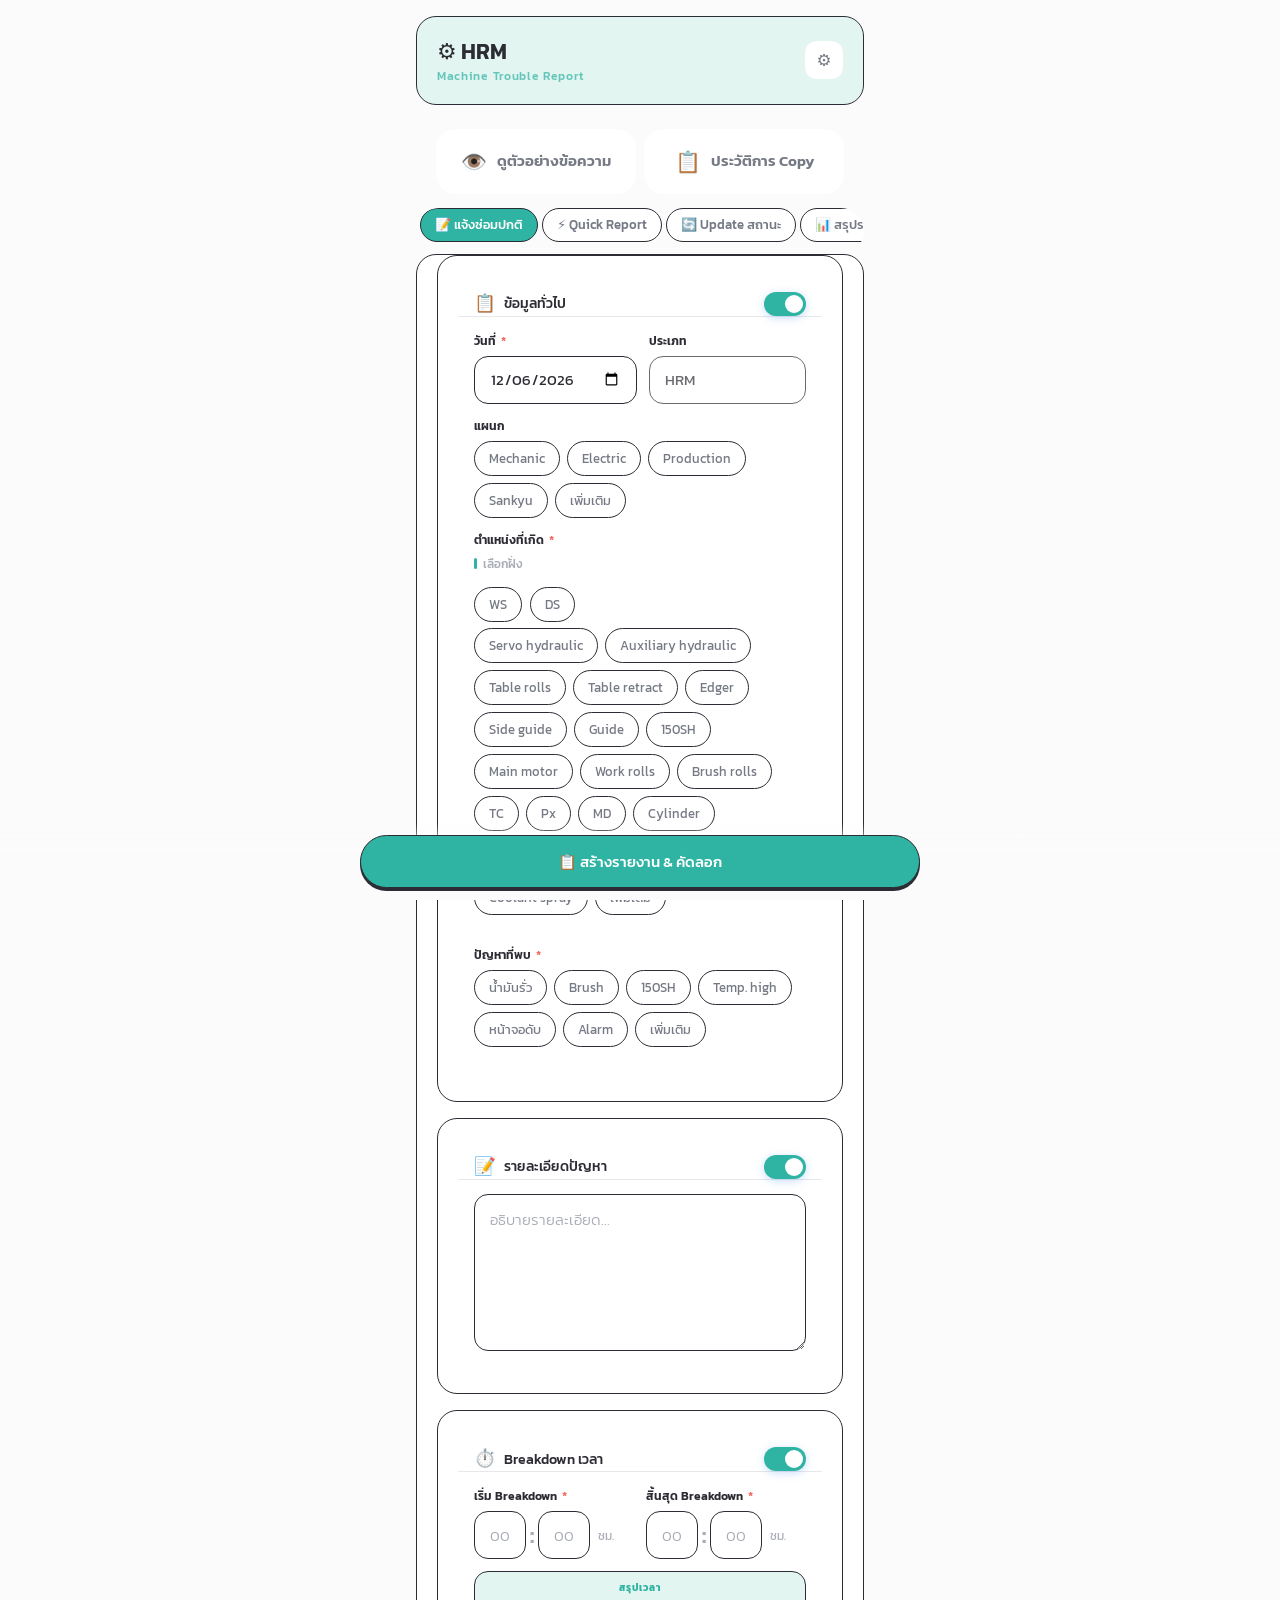
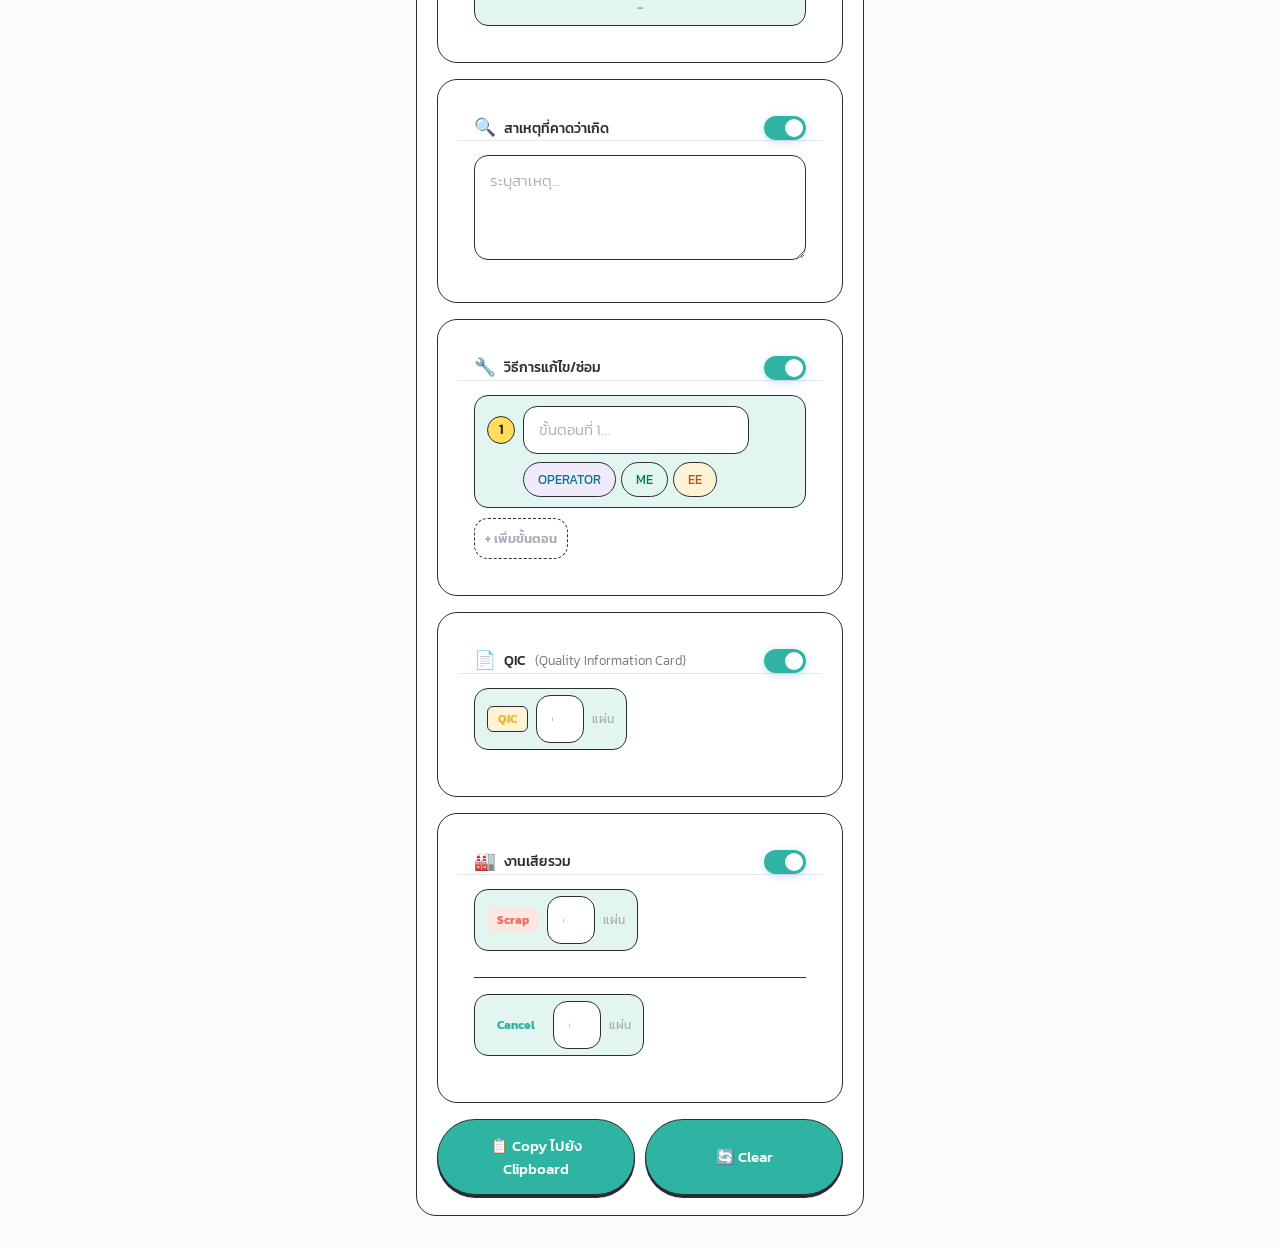
==== report.html @ fc253e50 "Add files via upload" ====
<!DOCTYPE html>
<html lang="th" data-uacj="report">
<head>
<meta charset="UTF-8">
<meta name="viewport" content="width=device-width, initial-scale=1.0, maximum-scale=1.0, user-scalable=no">
<title>HRM Machine Trouble Report</title>
<link rel="preconnect" href="https://fonts.googleapis.com">
<link rel="preconnect" href="https://fonts.gstatic.com" crossorigin>
<link href="https://fonts.googleapis.com/css2?family=Prompt:wght@300;400;500;600;700&family=JetBrains+Mono:wght@400;500&display=swap" rel="stylesheet">
<style>
:root{--bg:#f0f4fa;--surface:rgba(255,255,255,.68);--surface-solid:#fff;--raised:rgba(237,242,252,.75);--hover:rgba(227,237,252,.9);--border:rgba(185,208,238,.35);--border-l:rgba(155,188,228,.5);--text:#1a2744;--text2:#4a5e80;--muted:#8898b2;--accent:#2B7DE9;--accent-s:rgba(43,125,233,.08);--accent-b:rgba(43,125,233,.22);--blue:#2B7DE9;--blue-s:rgba(43,125,233,.08);--blue-b:rgba(43,125,233,.22);--red:#ef4444;--red-s:rgba(239,68,68,.06);--red-b:rgba(239,68,68,.18);--amber:#f59e0b;--amber-s:rgba(245,158,11,.06);--amber-b:rgba(245,158,11,.18);--green:#10b981;--green-s:rgba(16,185,129,.06);--green-b:rgba(16,185,129,.18);--cyan:#06b6d4;--cyan-s:rgba(6,182,212,.06);--cyan-b:rgba(6,182,212,.18);--r:18px;--rs:14px;--font:'Prompt',sans-serif;--mono:'JetBrains Mono',monospace;--shadow:0 2px 16px rgba(43,125,233,.06);--shadow-md:0 8px 32px rgba(43,125,233,.1)}
*,*::before,*::after{box-sizing:border-box;margin:0;padding:0}html{font-size:16px;-webkit-tap-highlight-color:transparent}
body{font-family:var(--font);background:var(--bg);color:var(--text);min-height:100dvh;-webkit-font-smoothing:antialiased;overflow-x:hidden}
.bg-anim{position:fixed;inset:0;z-index:-1;overflow:hidden;background:linear-gradient(135deg,#e8f0fc 0%,#f0f5ff 35%,#edf2ff 65%,#f5f0ff 100%)}
.orb{position:absolute;border-radius:50%;filter:blur(80px);will-change:transform;pointer-events:none}
.orb-1{width:520px;height:520px;background:rgba(43,125,233,.13);top:-12%;left:-10%;animation:f1 26s ease-in-out infinite}
.orb-2{width:420px;height:420px;background:rgba(99,160,255,.1);top:45%;right:-8%;animation:f2 32s ease-in-out infinite}
.orb-3{width:360px;height:360px;background:rgba(140,185,255,.09);bottom:-8%;left:28%;animation:f3 24s ease-in-out infinite}
.orb-4{width:300px;height:300px;background:rgba(43,125,233,.07);top:20%;left:55%;animation:f4 28s ease-in-out infinite}
@keyframes f1{0%,100%{transform:translate(0,0) scale(1)}33%{transform:translate(90px,70px) scale(1.08)}66%{transform:translate(45px,130px) scale(.95)}}
@keyframes f2{0%,100%{transform:translate(0,0) scale(1)}33%{transform:translate(-70px,-50px) scale(1.05)}66%{transform:translate(-35px,90px) scale(.92)}}
@keyframes f3{0%,100%{transform:translate(0,0) scale(1)}33%{transform:translate(60px,-55px) scale(1.1)}66%{transform:translate(-45px,-35px) scale(.96)}}
@keyframes f4{0%,100%{transform:translate(0,0) scale(1)}50%{transform:translate(-80px,60px) scale(1.06)}}
.app{max-width:560px;margin:0 auto;padding-bottom:100px;position:relative}
.header{padding:28px 20px 8px;display:flex;align-items:center;gap:8px}
.header h1{font-family:var(--mono);font-size:1.1rem;font-weight:600;letter-spacing:.02em;flex:1;line-height:1.4}
.header h1 span{color:var(--accent);font-size:.72rem;display:block;font-weight:500;letter-spacing:.06em;opacity:.7}
.btn-hdr{width:38px;height:38px;border-radius:12px;background:var(--surface);backdrop-filter:blur(16px);-webkit-backdrop-filter:blur(16px);border:1px solid rgba(255,255,255,.5);color:var(--text2);font-size:1.05rem;cursor:pointer;display:flex;align-items:center;justify-content:center;transition:all .2s cubic-bezier(.4,0,.2,1);flex-shrink:0;box-shadow:var(--shadow)}.btn-hdr:hover{background:var(--hover);color:var(--text);transform:translateY(-1px)}.btn-hdr:active{transform:scale(.92)}
.hdr-btns{display:flex;gap:8px;padding:8px 20px 14px}
.hdr-btn{flex:1;display:flex;align-items:center;justify-content:center;gap:10px;padding:16px 12px;background:var(--surface);backdrop-filter:blur(16px);-webkit-backdrop-filter:blur(16px);border:1px solid rgba(255,255,255,.5);border-radius:var(--r);cursor:pointer;color:var(--text2);font-family:var(--font);font-size:.92rem;font-weight:600;transition:all .3s cubic-bezier(.175,.885,.32,1.275);position:relative;user-select:none;box-shadow:var(--shadow)}.hdr-btn:hover{background:var(--hover);color:var(--text);transform:translateY(-2px);box-shadow:var(--shadow-md)}.hdr-btn:active{transform:scale(.93)}
.hdr-btn-icon{font-size:1.3rem}
.hdr-badge{position:absolute;top:8px;right:10px;min-width:18px;height:18px;border-radius:50%;background:var(--green);font-size:.55rem;color:#fff;display:flex;align-items:center;justify-content:center;font-weight:700;padding:0 5px;box-shadow:0 2px 8px rgba(16,185,129,.3)}
.tabs{display:flex;gap:6px;padding:0 20px 12px;overflow-x:auto;scrollbar-width:none}.tabs::-webkit-scrollbar{display:none}
.tab{flex-shrink:0;padding:8px 14px;border:1px solid var(--border);border-radius:999px;background:var(--surface);backdrop-filter:blur(12px);-webkit-backdrop-filter:blur(12px);color:var(--muted);font-family:var(--font);font-size:.8rem;font-weight:500;cursor:pointer;transition:all .3s cubic-bezier(.175,.885,.32,1.275);white-space:nowrap;box-shadow:var(--shadow)}.tab:hover{background:var(--hover);color:var(--text2);transform:translateY(-1px)}.tab:active{transform:scale(.92)}
.tab[data-tab="normal"].active{background:var(--blue-s);border-color:var(--blue-b);color:var(--blue);box-shadow:0 2px 12px rgba(43,125,233,.12)}.tab[data-tab="urgent"].active{background:var(--red-s);border-color:var(--red-b);color:var(--red)}.tab[data-tab="update"].active{background:var(--amber-s);border-color:var(--amber-b);color:var(--amber)}.tab[data-tab="summary"].active{background:var(--green-s);border-color:var(--green-b);color:var(--green)}

/* ===== BOTTOM SHEET ===== */
.bs-overlay{position:fixed;inset:0;z-index:400;background:rgba(15,23,42,0);backdrop-filter:blur(0px);-webkit-backdrop-filter:blur(0px);opacity:0;pointer-events:none;transition:background 350ms ease-out,backdrop-filter 350ms ease-out,opacity 350ms ease-out}
.bs-overlay.bs-show{background:rgba(15,23,42,.18);backdrop-filter:blur(20px) saturate(150%);-webkit-backdrop-filter:blur(20px) saturate(150%);opacity:1;pointer-events:auto}
.bs-sheet{position:fixed;bottom:0;left:50%;width:min(100%,560px);max-height:80vh;background:rgba(255,255,255,.92);backdrop-filter:blur(40px) saturate(200%);-webkit-backdrop-filter:blur(40px) saturate(200%);border-radius:28px 28px 0 0;padding:12px 24px calc(24px + env(safe-area-inset-bottom));z-index:401;box-shadow:0 -8px 60px rgba(43,125,233,.06),inset 0 1px 0 rgba(255,255,255,.7);overflow-y:auto;opacity:0;pointer-events:none;transform:translateX(-50%) translateY(100%)}
.bs-sheet.bs-show{pointer-events:auto;animation:bsSpring 420ms cubic-bezier(.15,.85,.25,1.05) forwards}
.bs-sheet.bs-dismiss{pointer-events:none;animation:bsDismiss 280ms cubic-bezier(.4,0,1,1) forwards}
@keyframes bsSpring{0%{opacity:0;transform:translateX(-50%) translateY(100%)}18%{opacity:1}52%{transform:translateX(-50%) translateY(-2.8%)}72%{transform:translateX(-50%) translateY(1.2%)}88%{transform:translateX(-50%) translateY(-.3%)}100%{opacity:1;transform:translateX(-50%) translateY(0)}}
@keyframes bsDismiss{0%{opacity:1;transform:translateX(-50%) translateY(0)}100%{opacity:0;transform:translateX(-50%) translateY(100%)}}
.bs-handle{width:40px;height:5px;background:rgba(0,0,0,.1);border-radius:3px;margin:4px auto 18px}
.bs-title{font-size:.82rem;font-weight:600;color:var(--muted);text-align:center;margin-bottom:16px;text-transform:uppercase;letter-spacing:.08em}
.bs-options{display:flex;flex-direction:column;gap:8px;padding-bottom:8px}
.bs-option{display:flex;align-items:center;justify-content:center;gap:10px;padding:18px 20px;background:rgba(243,244,246,.55);border:1.5px solid rgba(229,231,235,.5);border-radius:18px;font-family:var(--font);font-size:1rem;font-weight:600;color:var(--text);cursor:pointer;transition:all .22s cubic-bezier(.4,0,.2,1);opacity:0;transform:translateY(16px) scale(.96);animation:optIn 380ms cubic-bezier(.15,.85,.25,1.05) forwards;position:relative;overflow:hidden}
.bs-option:hover{background:var(--blue-s);border-color:var(--blue-b);color:var(--blue);transform:translateY(-2px);box-shadow:0 6px 20px rgba(43,125,233,.1)}
.bs-option:active{transform:scale(.94)!important;transition-duration:80ms}
.bs-option.bs-selected{background:var(--blue);border-color:var(--blue);color:#fff;box-shadow:0 6px 24px rgba(43,125,233,.28)}
.bs-option.bs-selected::after{content:'  ✓';font-size:.85rem;font-weight:700}
@keyframes optIn{0%{opacity:0;transform:translateY(18px) scale(.92)}60%{opacity:1;transform:translateY(-4px) scale(1.01)}80%{transform:translateY(2px) scale(.995)}100%{opacity:1;transform:translateY(0) scale(1)}}

.cascade-sel{display:flex;align-items:center;gap:10px;padding:10px 14px;background:var(--blue-s);border:1px solid var(--blue-b);border-radius:var(--rs);margin-bottom:12px;animation:selAppear .4s cubic-bezier(.15,.85,.25,1.05)}
@keyframes selAppear{0%{opacity:0;transform:translateY(-10px) scale(.95)}60%{transform:translateY(3px) scale(1.01)}100%{opacity:1;transform:translateY(0) scale(1)}}
.cascade-sel-tags{display:flex;align-items:center;gap:6px;flex:1;flex-wrap:wrap}
.cst-arrow{color:var(--blue);font-size:1rem;font-weight:300;opacity:.45}
.cst-chip{padding:5px 14px;background:var(--surface);border:1px solid var(--blue-b);border-radius:999px;font-family:var(--font);font-size:.78rem;font-weight:600;color:var(--blue);cursor:pointer;transition:all .22s cubic-bezier(.175,.885,.32,1.275)}.cst-chip:hover{background:var(--blue);color:#fff;transform:translateY(-1px)}.cst-chip:active{transform:scale(.92)}
.cst-clear{width:28px;height:28px;border-radius:50%;background:transparent;border:1px solid var(--border);color:var(--muted);font-size:.7rem;cursor:pointer;display:flex;align-items:center;justify-content:center;flex-shrink:0;transition:all .2s}.cst-clear:hover{background:var(--red-s);border-color:var(--red-b);color:var(--red)}

.sp{position:fixed;inset:0;z-index:300;pointer-events:none;opacity:0;transition:opacity .3s}.sp.open{pointer-events:auto;opacity:1}
.sp-bg{position:absolute;inset:0;background:rgba(43,125,233,.08);backdrop-filter:blur(6px);-webkit-backdrop-filter:blur(6px)}
.sp-body{position:absolute;top:0;right:0;bottom:0;width:380px;max-width:100%;background:var(--bg);border-left:1px solid var(--border);transform:translateX(100%);transition:transform .32s cubic-bezier(.32,.72,0,1);display:flex;flex-direction:column;box-shadow:-4px 0 30px rgba(43,125,233,.08)}.sp.open .sp-body{transform:translateX(0)}
.sp-hd{padding:18px 16px 14px;border-bottom:1px solid var(--border);display:flex;align-items:center;gap:10px;flex-shrink:0;background:var(--surface);backdrop-filter:blur(16px)}
.sp-hd h3{font-size:.95rem;font-weight:700;flex:1;display:flex;align-items:center;gap:8px}
.sp-badge{font-size:.56rem;font-weight:700;color:var(--green);background:var(--green-s);border:1px solid var(--green-b);padding:2px 7px;border-radius:4px;letter-spacing:.08em;animation:spulse 2s infinite}
@keyframes spulse{0%,100%{opacity:1}50%{opacity:.35}}
.sp-close{width:34px;height:34px;border-radius:10px;background:var(--raised);border:1px solid var(--border);color:var(--text2);font-size:1rem;cursor:pointer;display:flex;align-items:center;justify-content:center;flex-shrink:0;transition:all .2s}.sp-close:hover{background:var(--hover);transform:rotate(90deg)}
.sp-content{flex:1;overflow-y:auto;padding:16px}.sp-content::-webkit-scrollbar{width:3px}.sp-content::-webkit-scrollbar-thumb{background:var(--border-l);border-radius:2px}
.sp-ft{padding:12px 16px;border-top:1px solid var(--border);flex-shrink:0;background:var(--surface);backdrop-filter:blur(16px)}
.sp-empty{color:var(--muted);font-size:.78rem;font-style:italic;text-align:center;padding:40px 0}
.pv-msg{background:var(--surface);backdrop-filter:blur(16px);border:1px solid rgba(255,255,255,.5);border-radius:var(--rs);padding:14px 16px;box-shadow:var(--shadow)}
.pv-text{font-family:var(--font);font-size:.82rem;line-height:1.9;white-space:pre-wrap;word-break:break-word;color:var(--text)}
.btn-sp{width:100%;padding:12px;background:var(--accent);border:none;border-radius:var(--rs);color:#fff;font-family:var(--font);font-size:.88rem;font-weight:600;cursor:pointer;display:flex;align-items:center;justify-content:center;gap:6px;transition:all .3s cubic-bezier(.175,.885,.32,1.275);box-shadow:0 4px 16px rgba(43,125,233,.25)}.btn-sp:hover{filter:brightness(1.1);transform:translateY(-1px)}.btn-sp:active{transform:scale(.96)}.btn-sp.copied{background:var(--green);box-shadow:0 4px 16px rgba(16,185,129,.25)}

/* ===== EMOJI TOGGLE BAR ===== */
.emoji-bar{display:flex;align-items:center;justify-content:space-between;padding:10px 16px;background:var(--raised);border:1px solid var(--border);border-radius:var(--rs);margin-bottom:12px}
.emoji-bar-label{font-size:.78rem;font-weight:600;color:var(--text2);display:flex;align-items:center;gap:6px}
.emoji-bar-preview{font-size:.72rem;color:var(--muted);font-family:var(--mono)}

.hist-card{background:var(--surface);backdrop-filter:blur(16px);border:1px solid rgba(255,255,255,.5);border-radius:var(--rs);padding:12px;margin-bottom:10px;box-shadow:var(--shadow);transition:all .2s}.hist-card:hover{transform:translateY(-1px);box-shadow:var(--shadow-md)}
.hist-card-border-normal{border-left:3px solid var(--blue)}.hist-card-border-urgent{border-left:3px solid var(--red)}.hist-card-border-update{border-left:3px solid var(--amber)}.hist-card-border-summary{border-left:3px solid var(--green)}
.hist-hd{display:flex;align-items:center;gap:8px;margin-bottom:8px}.hist-badge{font-size:.6rem;font-weight:700;padding:2px 7px;border-radius:4px}
.badge-normal{color:var(--blue);background:var(--blue-s);border:1px solid var(--blue-b)}.badge-urgent{color:var(--red);background:var(--red-s);border:1px solid var(--red-b)}.badge-update{color:var(--amber);background:var(--amber-s);border:1px solid var(--amber-b)}.badge-summary{color:var(--green);background:var(--green-s);border:1px solid var(--green-b)}
.hist-time{font-size:.72rem;color:var(--muted);font-family:var(--mono)}
.hist-preview{font-size:.76rem;color:var(--text2);line-height:1.5;max-height:72px;overflow:hidden;white-space:pre-wrap;word-break:break-word;margin-bottom:10px;position:relative}.hist-preview::after{content:'';position:absolute;bottom:0;left:0;right:0;height:20px;background:linear-gradient(transparent,var(--surface))}
.hist-btns{display:flex;gap:6px}

.panel{display:none;padding:0 20px}.panel.active{display:block;animation:fadeIn .3s ease}
@keyframes fadeIn{from{opacity:0;transform:translateY(8px)}to{opacity:1;transform:translateY(0)}}
.card{background:var(--surface);backdrop-filter:blur(20px) saturate(180%);-webkit-backdrop-filter:blur(20px) saturate(180%);border:1px solid rgba(255,255,255,.55);border-radius:20px;margin-bottom:12px;animation:cardIn .4s ease backwards;transition:all .25s;box-shadow:0 4px 24px rgba(43,125,233,.06),inset 0 1px 0 rgba(255,255,255,.45)}
@keyframes cardIn{from{opacity:0;transform:translateY(14px)}to{opacity:1;transform:translateY(0)}}
.card.inactive{opacity:.35;transform:scale(.98)}
.card-head{display:flex;align-items:center;justify-content:space-between;padding:16px 16px 0;gap:8px}
.card-head-l{display:flex;align-items:center;gap:8px;min-width:0}
.card-icon{font-size:1.1rem;line-height:1;flex-shrink:0}
.card-title{font-size:.88rem;font-weight:600;white-space:nowrap}
.card-title-sub{font-size:.78rem;color:var(--text2);font-weight:400;margin-left:2px;white-space:nowrap}
.card-body{padding:14px 16px 16px}.card-body.collapsed{display:none}
.toggle{width:42px;height:24px;background:var(--border-l);border-radius:12px;position:relative;cursor:pointer;flex-shrink:0;transition:background .2s;box-shadow:inset 0 1px 3px rgba(0,0,0,.08)}.toggle.on{background:var(--accent);box-shadow:0 2px 8px rgba(43,125,233,.25)}.toggle::after{content:'';width:18px;height:18px;background:#fff;border-radius:50%;position:absolute;top:3px;left:3px;transition:transform .25s cubic-bezier(.4,0,.2,1);box-shadow:0 1px 4px rgba(0,0,0,.12)}.toggle.on::after{transform:translateX(18px)}
.toggle-sm{width:36px;height:20px;border-radius:10px}.toggle-sm::after{width:14px;height:14px}.toggle-sm.on::after{transform:translateX(16px)}.toggle-blue.on{background:var(--blue)}
.inp-date,.inp-time,.inp-text,.inp-num,.inp-area{width:100%;background:var(--raised);border:1px solid var(--border);border-radius:var(--rs);padding:11px 13px;color:var(--text);font-family:var(--mono);font-size:.92rem;outline:none;transition:all .25s}
.inp-date:focus,.inp-time:focus,.inp-text:focus,.inp-num:focus,.inp-area:focus{border-color:var(--blue);box-shadow:0 0 0 3px var(--blue-s),0 2px 12px rgba(43,125,233,.08)}
.inp-area{font-family:var(--font);resize:vertical;min-height:72px;font-size:.88rem;line-height:1.6}.inp-text{font-family:var(--font);font-size:.88rem}.inp-sm{padding:7px 10px;font-size:.8rem}
.chip-grid{display:flex;flex-wrap:wrap;gap:7px}
.chip{display:inline-flex;align-items:center;gap:4px;padding:8px 13px;border:1px solid var(--border);border-radius:999px;background:var(--surface);backdrop-filter:blur(8px);color:var(--text2);font-family:var(--font);font-size:.8rem;font-weight:400;cursor:pointer;transition:all .3s cubic-bezier(.175,.885,.32,1.275);user-select:none;box-shadow:var(--shadow)}
.chip:hover{background:var(--hover);border-color:var(--border-l);transform:translateY(-2px)}.chip:active{transform:scale(.88)!important}
.chip.chip-sel{background:var(--accent-s);border-color:var(--accent-b);color:var(--accent);font-weight:500;box-shadow:0 2px 8px rgba(43,125,233,.12);animation:chipPop .5s cubic-bezier(.175,.885,.32,1.275)}.chip.chip-sel::before{content:'✓ ';font-size:.68rem;font-weight:700}
.chip-sub{font-size:.76rem;padding:6px 11px;min-height:34px}.chip-sub.chip-sel{animation:chipPop .45s cubic-bezier(.175,.885,.32,1.275)}
.chip-custom{border-style:dashed;border-color:var(--muted);color:var(--muted)}.chip-custom.chip-sel{border-style:solid}
#panel-normal .chip.chip-sel{background:var(--blue-s);border-color:var(--blue-b);color:var(--blue)}
@keyframes chipPop{0%{transform:scale(1)}20%{transform:scale(.82)}50%{transform:scale(1.18)}70%{transform:scale(.95)}85%{transform:scale(1.04)}100%{transform:scale(1)}}
.sub-group{background:var(--raised);border:1px solid var(--border);border-radius:var(--rs);padding:10px 12px;margin-bottom:8px;animation:iosAppear .38s ease-out}
@keyframes iosAppear{from{opacity:0;transform:translateY(10px) scale(.97)}to{opacity:1;transform:translateY(0) scale(1)}}
.sub-label{font-size:.72rem;color:var(--muted);font-weight:500;margin-bottom:7px;display:flex;align-items:center;gap:6px}.sub-label::before{content:'';width:3px;height:11px;background:var(--accent);border-radius:2px}
.custom-area{margin-top:10px;display:flex;flex-direction:column;gap:8px;animation:iosAppear .35s ease-out}
.status-item{background:var(--raised);border:1px solid var(--border);border-radius:var(--rs);padding:10px 12px;margin-bottom:8px;animation:iosAppear .35s ease-out}
.status-item-hd{font-size:.78rem;font-weight:600;color:var(--accent);margin-bottom:7px;display:flex;align-items:center;gap:6px}.status-item-hd::before{content:'';width:3px;height:11px;background:var(--accent);border-radius:2px}
#panel-normal .status-item-hd{color:var(--blue)}#panel-normal .status-item-hd::before{background:var(--blue)}
.nr-grid{display:grid;grid-template-columns:1fr 1fr;gap:12px}.nr-grid .full{grid-column:1/-1}
.nr-group{display:flex;flex-direction:column;gap:6px}.nr-group label{font-size:.78rem;font-weight:600;color:var(--text2)}.nr-group .req{color:var(--red);margin-left:2px}
.nr-time-pair{display:flex;gap:2px;align-items:center}
.nr-time-pair input{width:52px;text-align:center;font-family:var(--mono);font-size:1.15rem;font-weight:600;padding:10px 4px;border:1px solid var(--border);border-radius:var(--rs);background:var(--raised);outline:none;transition:all .25s;color:var(--text)}.nr-time-pair input:focus{border-color:var(--blue);box-shadow:0 0 0 3px var(--blue-s),0 2px 12px rgba(43,125,233,.08);transform:scale(1.06)}
.nr-colon{font-size:1.4rem;font-weight:700;color:var(--muted);margin:0 2px;line-height:1}.nr-unit{font-size:.78rem;color:var(--muted);white-space:nowrap;margin-left:6px}
.nr-result{display:flex;flex-direction:column;align-items:center;justify-content:center;gap:2px;background:var(--blue-s);border:1px solid var(--blue-b);border-radius:var(--rs);padding:8px 16px;min-height:48px;text-align:center;backdrop-filter:blur(8px)}
.nr-result .r-label{font-size:.65rem;color:var(--blue);font-weight:700;text-transform:uppercase;letter-spacing:1px}.nr-result .r-value{font-family:var(--mono);font-size:1rem;font-weight:600;color:var(--blue)}.nr-result .r-empty{font-size:.85rem;color:var(--muted)}
.nr-steps{display:flex;flex-direction:column;gap:10px}
.nr-step{background:var(--raised);border:1px solid var(--border);border-radius:var(--rs);padding:10px 12px}
.nr-step-top{display:flex;gap:8px;align-items:center}
.nr-step-num{min-width:28px;height:28px;border-radius:50%;background:var(--blue-s);color:var(--blue);font-size:.75rem;font-weight:700;display:flex;align-items:center;justify-content:center;flex-shrink:0;border:1px solid var(--blue-b)}
.nr-step-top .inp-text{flex:1}
.btn-del{background:0;border:1px solid var(--border);color:var(--muted);cursor:pointer;font-size:.85rem;padding:4px 8px;border-radius:6px;transition:all .2s;flex-shrink:0}.btn-del:hover{color:var(--red);background:var(--red-s);border-color:var(--red-b)}
.nr-step-tags{display:flex;gap:5px;margin-top:8px;padding-left:36px;flex-wrap:wrap}
.nr-tag{padding:4px 12px;border-radius:999px;font-size:.72rem;font-weight:700;cursor:pointer;border:1.5px solid transparent;transition:all .3s cubic-bezier(.175,.885,.32,1.275);font-family:inherit}.nr-tag:hover{transform:translateY(-2px)}.nr-tag:active{transform:scale(.88)}
.nr-tag.t-op{background:var(--cyan-s);color:#0e7490;border-color:var(--cyan-b)}.nr-tag.t-op.nr-tag-on{background:var(--cyan);color:#fff;border-color:var(--cyan);animation:chipPop .45s cubic-bezier(.175,.885,.32,1.275)}
.nr-tag.t-me{background:var(--green-s);color:#047857;border-color:var(--green-b)}.nr-tag.t-me.nr-tag-on{background:var(--green);color:#fff;border-color:var(--green);animation:chipPop .45s cubic-bezier(.175,.885,.32,1.275)}
.nr-tag.t-ee{background:var(--amber-s);color:#b45309;border-color:var(--amber-b)}.nr-tag.t-ee.nr-tag-on{background:var(--amber);color:#fff;border-color:var(--amber);animation:chipPop .45s cubic-bezier(.175,.885,.32,1.275)}
.btn-add-step{display:flex;align-items:center;justify-content:center;gap:6px;padding:10px;border:1.5px dashed var(--border);background:var(--surface);color:var(--muted);border-radius:var(--rs);cursor:pointer;font-family:var(--font);font-size:.82rem;font-weight:600;transition:all .3s cubic-bezier(.175,.885,.32,1.275)}.btn-add-step:hover{border-color:var(--blue);color:var(--blue);background:var(--blue-s);transform:translateY(-2px)}.btn-add-step:active{transform:scale(.96)}
.nr-waste-hd{display:flex;align-items:center;gap:10px;margin-bottom:10px;flex-wrap:wrap}
.nr-waste-counter{display:flex;align-items:center;gap:8px;background:var(--raised);border:1px solid var(--border);border-radius:var(--rs);padding:6px 12px}
.nr-waste-counter .w-tag{font-size:.72rem;font-weight:700;padding:3px 10px;border-radius:6px}
.w-tag-scrap{background:var(--red-s);color:var(--red)}.w-tag-cancel{background:var(--blue-s);color:var(--blue)}.w-tag-qic{background:var(--amber-s);color:var(--amber);border:1px solid var(--amber-b)}
.nr-waste-counter input{border:none;background:0;padding:4px 0;text-align:center;font-family:var(--mono);font-size:1.1rem;font-weight:600;width:48px;color:var(--text);outline:none}.nr-waste-counter .w-lbl{font-size:.78rem;color:var(--muted)}
.nr-waste-rows{display:flex;flex-direction:column;gap:6px}
.nr-waste-row{display:grid;grid-template-columns:auto 1fr 1fr 1fr;gap:8px;align-items:center;background:var(--raised);border:1px solid var(--border);border-radius:var(--rs);padding:8px 10px}
.nr-waste-row .w-idx{min-width:24px;height:24px;border-radius:50%;font-size:.7rem;font-weight:700;display:flex;align-items:center;justify-content:center;background:var(--border);color:var(--muted)}
.nr-waste-row input{padding:8px 10px;font-size:.82rem;font-family:var(--mono);background:var(--surface);border:1px solid var(--border);border-radius:6px;color:var(--text);outline:none;transition:all .2s;min-width:0}.nr-waste-row input:focus{border-color:var(--blue);box-shadow:0 0 0 2px var(--blue-s)}
.nr-divider{height:1px;background:var(--border);margin:16px 0}
.cascade-wrap{display:flex;flex-direction:column;gap:10px}
.cascade-row{display:flex;gap:8px;flex-wrap:wrap;animation:iosAppear .35s ease-out}
.cascade-btn{padding:10px 22px;border:1.5px solid var(--border);border-radius:12px;background:var(--surface);backdrop-filter:blur(12px);font-family:var(--font);font-size:.82rem;font-weight:600;cursor:pointer;transition:all .3s cubic-bezier(.175,.885,.32,1.275);color:var(--text2);box-shadow:var(--shadow)}
.cascade-btn:hover{border-color:var(--blue-b);background:var(--blue-s);color:var(--blue);transform:translateY(-3px);box-shadow:0 6px 20px rgba(43,125,233,.12)}
.cascade-btn:active{transform:scale(.88)!important}
.cascade-btn.cascade-active{background:var(--blue);border-color:var(--blue);color:#fff;box-shadow:0 4px 20px rgba(43,125,233,.3);animation:chipPop .5s cubic-bezier(.175,.885,.32,1.275)}
.cascade-label{font-size:.72rem;color:var(--muted);font-weight:500;display:flex;align-items:center;gap:6px;margin-bottom:4px}.cascade-label::before{content:'';width:3px;height:11px;background:var(--blue);border-radius:2px}
.ref-strip{background:var(--surface);backdrop-filter:blur(16px);border:1px solid rgba(255,255,255,.5);border-radius:var(--r);padding:14px 16px;margin-bottom:12px;box-shadow:var(--shadow)}.ref-amber{border-left:3px solid var(--amber)}.ref-green{border-left:3px solid var(--green)}
.ref-title{font-size:.82rem;font-weight:600;margin-bottom:10px;display:flex;align-items:center;gap:6px}.ref-green .ref-title{color:var(--green)}.ref-amber .ref-title{color:var(--amber)}
.ref-grid{display:flex;flex-direction:column;gap:4px}.ref-row{display:flex;gap:8px;padding:4px 0;font-size:.76rem;align-items:baseline}.ref-row+.ref-row{border-top:1px solid var(--border);padding-top:7px}
.ref-lbl{color:var(--muted);font-weight:500;min-width:56px;flex-shrink:0;font-size:.72rem}.ref-val{color:var(--text2);word-break:break-word;line-height:1.4}.ref-empty{color:var(--muted);font-size:.78rem;font-style:italic;text-align:center;padding:8px 0}
.upt-time-row{display:flex;flex-direction:column;gap:8px;margin-top:10px;padding-top:10px;border-top:1px solid var(--border)}.upt-time-lbl{font-size:.78rem;color:var(--text2);font-weight:500}
.upt-time-box{background:var(--raised);border:1px solid var(--border);border-radius:var(--rs);padding:10px 12px;margin-top:4px}
.upt-time-line{display:flex;align-items:center;gap:8px;font-size:.78rem;margin-bottom:6px}.upt-time-line .lbl{color:var(--muted);font-weight:500;min-width:32px;font-size:.72rem}.upt-time-line .val{font-family:var(--mono);color:var(--text);font-size:.88rem}
.upt-end-row{display:flex;align-items:center;gap:10px;margin-top:6px}.upt-end-row .lbl{color:var(--muted);font-weight:500;min-width:32px;font-size:.72rem}
.upt-end-input{max-width:120px!important;font-size:1rem!important;text-align:center}
.upt-duration{margin-top:8px;font-size:.78rem;color:var(--green);font-weight:600;display:flex;align-items:center;gap:6px;padding:6px 10px;background:var(--green-s);border-radius:6px;animation:iosAppear .35s ease-out}
.overlay-panel{position:fixed;inset:0;z-index:500;transform:translateX(100%);transition:transform .32s cubic-bezier(.32,.72,0,1);display:flex;flex-direction:column;background:var(--bg)}.overlay-panel.open{transform:translateX(0)}
.ov-hd{padding:20px 20px 14px;display:flex;align-items:center;gap:12px;border-bottom:1px solid var(--border);flex-shrink:0;background:var(--surface);backdrop-filter:blur(16px)}.ov-hd h2{font-size:1.1rem;font-weight:700;flex:1}
.ov-close{width:38px;height:38px;border-radius:12px;background:var(--raised);border:1px solid var(--border);color:var(--text2);font-size:1.1rem;cursor:pointer;display:flex;align-items:center;justify-content:center;transition:all .2s;flex-shrink:0}.ov-close:hover{background:var(--hover);transform:rotate(90deg)}
.ov-body{flex:1;overflow-y:auto;padding:20px}
.admin-sec{margin-bottom:24px}.admin-sec-title{font-size:.92rem;font-weight:700;margin-bottom:12px;display:flex;align-items:center;gap:8px}
.clr-blue{color:var(--blue)}.clr-amber{color:var(--amber)}
.admin-item-card{background:var(--surface);backdrop-filter:blur(12px);border:1px solid rgba(255,255,255,.5);border-radius:var(--rs);padding:12px;margin-bottom:8px;box-shadow:var(--shadow)}
.eq-card{border-left:3px solid var(--blue);background:rgba(43,125,233,.02)}.pr-card{border-left:3px solid var(--amber);background:rgba(245,158,11,.02)}
.admin-item-name{display:flex;align-items:center;gap:8px;margin-bottom:8px}.admin-item-name .inp-text{flex:1}
.admin-sub-list{margin:0 0 8px 4px;padding-left:10px}.eq-subs{border-left:2px solid var(--blue)}.pr-subs{border-left:2px solid var(--amber)}
.admin-sub-row{display:flex;align-items:center;gap:8px;padding:4px 0;font-size:.8rem;color:var(--text2)}.admin-sub-row+.admin-sub-row{border-top:1px solid var(--border)}.admin-sub-row span{flex:1}
.btn-del-sm{background:0;border:0;color:var(--muted);cursor:pointer;font-size:.75rem;padding:4px;transition:.2s;border-radius:4px;flex-shrink:0}.btn-del-sm:hover{color:var(--red);background:var(--red-s)}
.admin-add-sub{display:flex;gap:6px;margin-top:4px}.admin-add-sub .inp-text{flex:1}
.btn-add,.btn-add-sm{padding:8px 14px;background:var(--green-s);border:1px solid var(--green-b);border-radius:var(--rs);color:var(--green);font-family:var(--font);font-size:.78rem;font-weight:600;cursor:pointer;transition:all .3s cubic-bezier(.175,.885,.32,1.275);white-space:nowrap}.btn-add:hover,.btn-add-sm:hover{background:rgba(16,185,129,.12);transform:translateY(-2px)}.btn-add:active,.btn-add-sm:active{transform:scale(.93)}
.btn-add-sm{padding:6px 10px;font-size:.75rem}
.admin-sync-card{background:var(--surface);backdrop-filter:blur(12px);border:1px solid rgba(255,255,255,.5);border-radius:var(--rs);padding:16px;box-shadow:var(--shadow)}
.admin-sync-btns{display:flex;flex-wrap:wrap;gap:8px;margin-bottom:12px}
.btn-sync{padding:10px 16px;border:1px solid var(--border);border-radius:var(--rs);background:var(--surface);color:var(--text2);font-family:var(--font);font-size:.8rem;font-weight:500;cursor:pointer;transition:all .2s;display:flex;align-items:center;gap:6px}.btn-sync:hover{background:var(--hover);border-color:var(--border-l);transform:translateY(-1px)}.btn-sync:active{transform:scale(.95)}.btn-sync.btn-warn{border-color:var(--red-b);color:var(--red)}.btn-sync.btn-warn:hover{background:var(--red-s)}
.admin-sync-info{font-size:.72rem;color:var(--muted);line-height:1.5;padding:8px 10px;background:var(--raised);border-radius:6px}
.action-bar{position:fixed;bottom:0;left:0;right:0;z-index:100;padding:12px 20px;padding-bottom:max(12px,env(safe-area-inset-bottom));background:linear-gradient(to top,var(--bg) 60%,transparent)}.action-bar-inner{max-width:560px;margin:0 auto}
.btn-gen{width:100%;padding:14px 20px;border:none;border-radius:var(--r);color:#fff;font-family:var(--font);font-size:.88rem;font-weight:600;cursor:pointer;display:flex;align-items:center;justify-content:center;gap:8px;transition:all .3s cubic-bezier(.175,.885,.32,1.275);backdrop-filter:blur(10px)}.btn-gen:active{transform:scale(.95)}
.btn-gen-primary{background:var(--blue);box-shadow:0 4px 20px rgba(43,125,233,.3)}.btn-gen-primary:hover{filter:brightness(1.1);transform:translateY(-1px)}
.btn-gen-red{background:var(--red);box-shadow:0 4px 20px rgba(239,68,68,.3)}.btn-gen-red:hover{filter:brightness(1.1);transform:translateY(-1px)}
.btn-gen-amber{background:var(--amber);box-shadow:0 4px 20px rgba(245,158,11,.3)}.btn-gen-amber:hover{filter:brightness(1.1);transform:translateY(-1px)}
.btn-gen-green{background:var(--green);box-shadow:0 4px 20px rgba(16,185,129,.3)}.btn-gen-green:hover{filter:brightness(1.1);transform:translateY(-1px)}
.btn-gen-glass{background:var(--surface);backdrop-filter:blur(16px);-webkit-backdrop-filter:blur(16px);border:1px solid var(--border);color:var(--text2);box-shadow:var(--shadow)}.btn-gen-glass:hover{background:var(--hover);color:var(--text);transform:translateY(-1px)}.btn-gen-glass:active{transform:scale(.95)}
.toast{position:fixed;top:20px;left:50%;transform:translateX(-50%) translateY(-20px);background:var(--surface);backdrop-filter:blur(16px);border:1px solid rgba(255,255,255,.5);border-radius:var(--rs);padding:11px 22px;font-size:.86rem;font-weight:500;color:var(--green);z-index:600;opacity:0;pointer-events:none;transition:.3s;box-shadow:var(--shadow-md)}.toast.show{opacity:1;transform:translateX(-50%) translateY(0)}.toast.warn{color:var(--red)}
.ripple{position:absolute;border-radius:50%;background:rgba(43,125,233,.15);transform:scale(0);animation:rippleAnim .6s ease-out;pointer-events:none}
@keyframes rippleAnim{to{transform:scale(4);opacity:0}}
::-webkit-scrollbar{width:3px}::-webkit-scrollbar-track{background:0}::-webkit-scrollbar-thumb{background:var(--border-l);border-radius:2px}
@media(max-width:480px){.nr-grid{grid-template-columns:1fr}.nr-time-pair input{width:46px;font-size:1rem;padding:8px 3px}.nr-waste-row{grid-template-columns:auto 1fr 1fr}.cascade-btn{flex:1;text-align:center}}
</style>
<!-- ===== UACJ THEME (generated by apply-theme.py — do not edit here) ===== -->
<link rel="preconnect" href="https://fonts.googleapis.com">
<link rel="preconnect" href="https://fonts.gstatic.com" crossorigin>
<link href="https://fonts.googleapis.com/css2?family=Kanit:wght@300;400;500;600;700&display=swap" rel="stylesheet">
<link rel="icon" type="image/png" href="[data-uri]">
<link rel="apple-touch-icon" href="[data-uri]">
<meta name="apple-mobile-web-app-capable" content="yes">
<meta name="apple-mobile-web-app-status-bar-style" content="default">
<meta name="mobile-web-app-capable" content="yes">
<meta name="theme-color" content="#005BAA">
<style id="uacj-theme">
/* ============================================================================
   UACJ THEME v2 "STICKER"  —  Shared visual layer
   REPORT / STOP / QIC / BACKUP
   ----------------------------------------------------------------------------
   แนวทาง: เส้นขอบดำบาง + สีพาสเทล + ไฮไลต์เหลือง + ปุ่มทรงแคปซูล
            ไม่มีเงาหนัก ไม่มี gradient ไม่มี glass

   ชั้นแต่งหน้าอย่างเดียว ไม่มี logic ไม่แตะ markup ของโมดูล
   แก้ไฟล์นี้ไฟล์เดียว → รัน  python3 apply-theme.py  → เปลี่ยนครบทั้ง 4 โมดูล
   โมดูลถูกแยกด้วย  <html data-uacj="report|stop|qic|backup">

   ธีมสีน้ำเงิน UACJ เดิมเก็บไว้ที่ uacj-theme-v1-blue.css
   ========================================================================== */

/* ---------------------------------------------------------------------------
   1. DESIGN TOKENS
   ------------------------------------------------------------------------ */
:root{
  --u-primary:#2FB3A3;          /* เขียวมิ้นต์ — ปุ่มหลัก แท็บที่เลือก */
  --u-primary-hover:#279487;
  --u-primary-deep:#1F8A7D;
  --u-secondary:#5AC8BC;
  --u-light:#E3F5F1;            /* พื้นอ่อนของสีหลัก */

  --u-yellow:#FFDE5C;           /* ไฮไลต์ เน้นคำสำคัญ */
  --u-yellow-deep:#F0C000;
  --u-pink:#F79489;
  --u-pink-tint:#FCE7E3;
  --u-lilac:#A99BE8;
  --u-lilac-tint:#EFEBFB;
  --u-cream:#FFF6DC;

  --u-bg:#FBFBFC;
  --u-white:#FFFFFF;
  --u-ink:#2C2C34;              /* สีเส้นขอบและตัวอักษร */
  --u-text:#2C2C34;
  --u-text-2:#767A85;
  --u-text-3:#A9ADB6;

  --u-success:#2FB3A3;
  --u-warning:#F0B429;
  --u-danger:#F26D63;

  --u-border:var(--u-ink);
  --u-border-card:var(--u-ink);
  --u-border-soft:#E6E8EC;
  --u-line:1.6px;

  --u-tint-primary:var(--u-light);
  --u-ring:rgba(47,179,163,.28);
  --u-tint-success:#E3F5F1;
  --u-tint-warning:#FFF3D6;
  --u-tint-danger:#FCE7E3;

  --u-s1:4px; --u-s2:8px; --u-s3:12px; --u-s4:16px; --u-s5:20px; --u-s6:24px; --u-s7:32px;

  --u-r-input:14px;
  --u-r-btn:999px;              /* ปุ่มหลักเป็นแคปซูล */
  --u-r-card:20px;
  --u-r-chip:999px;
  --u-h-control:48px;

  --u-shadow:none;
  --u-shadow-raise:0 4px 0 var(--u-ink);

  --u-font:'Kanit','IBM Plex Sans Thai','Prompt',system-ui,sans-serif;

  --u-accent:var(--u-primary);
  --u-accent-tint:var(--u-light);
}
/* สีประจำโมดูล — ใช้กับหัวเรื่อง ไอคอน และป้ายชื่อโมดูล */
html[data-uacj="report"]{ --u-accent:#2FB3A3; --u-accent-tint:#E3F5F1; }
html[data-uacj="stop"]  { --u-accent:#F26D63; --u-accent-tint:#FCE7E3; }
html[data-uacj="qic"]   { --u-accent:#F0B429; --u-accent-tint:#FFF3D6; }
html[data-uacj="backup"]{ --u-accent:#8B7BE0; --u-accent-tint:#EFEBFB; }

/* ---------------------------------------------------------------------------
   2. REMAP ตัวแปรเดิมของแต่ละโมดูล → tokens ชุดใหม่
   ------------------------------------------------------------------------ */
html[data-uacj="report"]{
  --bg:var(--u-bg); --surface:var(--u-white); --surface-solid:var(--u-white);
  --raised:var(--u-light); --hover:var(--u-light);
  --border:var(--u-ink); --border-l:var(--u-border-soft);
  --text:var(--u-text); --text2:var(--u-text-2); --muted:var(--u-text-3);
  --accent:var(--u-primary); --accent-s:var(--u-light); --accent-b:var(--u-ink);
  --blue:var(--u-primary);   --blue-s:var(--u-light);   --blue-b:var(--u-ink);
  --red:var(--u-danger);   --red-s:var(--u-tint-danger);   --red-b:var(--u-ink);
  --amber:var(--u-warning);--amber-s:var(--u-tint-warning);--amber-b:var(--u-ink);
  --green:var(--u-success);--green-s:var(--u-tint-success);--green-b:var(--u-ink);
  --cyan:var(--u-lilac);   --cyan-s:var(--u-lilac-tint);   --cyan-b:var(--u-ink);
  --r:var(--u-r-card); --rs:var(--u-r-input);
  --font:var(--u-font); --mono:var(--u-font);
  --shadow:none; --shadow-md:none;
}
html[data-uacj="stop"]{
  --bg:var(--u-bg); --surface:var(--u-white);
  --surface-alt:var(--u-white); --surface-highlight:var(--u-light);
  --accent:var(--u-primary); --accent-hover:var(--u-primary-deep);
  --accent-light:var(--u-light); --accent-glow:var(--u-ring);
  --green:var(--u-success);  --green-light:var(--u-tint-success);
  --cyan:var(--u-lilac);     --cyan-light:var(--u-lilac-tint);
  --danger:var(--u-danger);  --danger-light:var(--u-tint-danger);
  --text:var(--u-text); --text-2:var(--u-text-2); --text-3:var(--u-text-3);
  --border:var(--u-ink); --border-light:var(--u-border-soft);
  --shadow:transparent; --shadow-md:transparent;
  --radius:var(--u-r-card); --radius-sm:var(--u-r-input);
  --font-main:var(--u-font); --font-mono:var(--u-font);
}
html[data-uacj="qic"]{
  --bg:var(--u-bg); --surface:var(--u-white); --surface-alt:var(--u-white);
  --border:var(--u-ink); --border-light:var(--u-border-soft);
  --accent:var(--u-primary); --accent-bg:var(--u-light);
  --accent-hover:var(--u-primary-deep); --accent-ring:var(--u-ring);
  --red:var(--u-danger);   --red-bg:var(--u-tint-danger);
  --green:var(--u-success);--green-bg:var(--u-tint-success);
  --blue:var(--u-lilac);   --blue-bg:var(--u-lilac-tint);
  --text:var(--u-text); --text-sec:var(--u-text-2); --text-muted:var(--u-text-3);
  --shadow-sm:none; --shadow:none;
  --radius:var(--u-r-input); --radius-lg:var(--u-r-card);
}
html[data-uacj="backup"]{
  --white:var(--u-white); --off:var(--u-white);
  --gray:var(--u-border-soft); --gray-2:var(--u-ink);
  --text:var(--u-text); --text-sec:var(--u-text-2); --text-muted:var(--u-text-3);
  --blue:var(--u-primary); --cyan:var(--u-secondary); --violet:var(--u-accent);
  --danger:var(--u-danger); --danger-bg:var(--u-tint-danger);
  --cancel-accent:var(--u-accent); --cancel-bg:var(--u-lilac-tint);
  --success:var(--u-success);
  --shadow-sm:none; --shadow:none; --shadow-lg:none;
  --radius:var(--u-r-card); --radius-md:16px; --radius-sm:var(--u-r-input);
  --gradient:var(--u-primary);
}

/* ---------------------------------------------------------------------------
   3. TYPOGRAPHY
   ------------------------------------------------------------------------ */
body, button, input, select, textarea, optgroup,
h1, h2, h3, h4, h5, h6, p, label, small, strong, th, td{
  font-family:var(--u-font) !important;
}
body{
  background:var(--u-bg) !important;
  color:var(--u-text) !important;
  -webkit-font-smoothing:antialiased;
}
h1{ font-size:25px; font-weight:600; letter-spacing:-.2px; }
h2{ font-size:20px; font-weight:600; }
h3{ font-size:17px; font-weight:500; }
label, .field label, .form-group label, .f-label, .eg label{
  font-size:14px; font-weight:500; color:var(--u-text) !important;
}
small, .hint, .caption, .f-note, .card-sub, .card-title-sub{
  font-size:12.5px; font-weight:300; color:var(--u-text-2) !important;
}

.card-title, .sub-label, .f-label, .sec-title{
  color:var(--u-text) !important;
  font-weight:500 !important;
}
/* ปากกาไฮไลต์เหลืองใต้หัวข้อส่วน — ลายเซ็นของธีมนี้ */
.sec-label{
  color:var(--u-ink) !important;
  font-weight:500 !important;
  letter-spacing:.4px !important;
  font-size:13px !important;
  background-image:linear-gradient(var(--u-yellow),var(--u-yellow)) !important;
  background-repeat:no-repeat !important;
  background-size:100% 7px !important;
  background-position:0 86% !important;
  width:fit-content !important;          /* ให้ไฮไลต์พอดีกับข้อความ ไม่ลากยาวทั้งแถว */
}

/* แถบสรุประยะเวลาใน STOP — เดิมเป็น gradient ทอง */
.dur-bar{
  background:var(--u-yellow) !important;
  color:var(--u-ink) !important;
  box-shadow:none !important;
}
.dur-bar .dur-label{ opacity:.75 !important; }

/* ---------------------------------------------------------------------------
   4. ตัดของตกแต่งที่ไม่ได้ทำหน้าที่ (orb / noise / glow / glass)
   ------------------------------------------------------------------------ */
.bg-anim, .ambient, .orb{ display:none !important; }
html[data-uacj="stop"] body::before,
html[data-uacj="stop"] body::after{ display:none !important; content:none !important; }
.card::before, .type-btn::before, .hdr-icon::after, .sec-label::after,
.btn-primary::before, .card-ico::after{ display:none !important; }
*{ backdrop-filter:none !important; -webkit-backdrop-filter:none !important; }

/* ---------------------------------------------------------------------------
   5. CARD — ขาว ขอบดำบาง มุมมน ไม่มีเงา
   ------------------------------------------------------------------------ */
@keyframes uacjRise{
  from{ opacity:0; transform:translateY(12px); }
  to  { opacity:1; transform:none; }
}
@keyframes uacjPop{
  0%{ transform:scale(.92); } 60%{ transform:scale(1.05); } 100%{ transform:scale(1); }
}

.card, .pv, .panel, .preview-card, .hist-card, .h-item, .entry,
.qic-entry, .history-item, .modal-box, .bs-sheet, .sp-body{
  background:var(--u-white) !important;
  border:var(--u-line) solid var(--u-ink) !important;
  border-radius:var(--u-r-card) !important;
  box-shadow:none !important;
}
.card{
  padding:var(--u-s5) !important;
  margin-bottom:var(--u-s4) !important;
  animation:uacjRise .42s cubic-bezier(.22,1,.36,1) both !important;
}
.card:hover{ transform:none !important; }
.entry, .qic-entry, .h-item, .history-item{ border-radius:16px !important; }
/* การ์ดซ้อนในการ์ด ใช้พื้นพาสเทลแทน เพื่อไม่ให้ขอบดำซ้อนกันจนลายตา */
.card .entry, .card .qic-entry, .card .sub-sec{
  background:var(--u-accent-tint) !important;
  border-color:var(--u-ink) !important;
}

/* ---------------------------------------------------------------------------
   6. BUTTON — แคปซูล ขอบดำ มีเงาทึบ กดแล้วยุบลง
   ------------------------------------------------------------------------ */
button{ font-family:var(--u-font) !important; letter-spacing:0 !important; }
.btn, .btn-primary, .btn-secondary, .btn-gen, .btn-sp,
.modal-btn, .add-btn, .suggest-btn, .btn-add, .btn-load, .btn-clr, .h-clear{
  font-family:var(--u-font) !important;
  font-size:15px !important;
  font-weight:500 !important;
  border-radius:var(--u-r-btn) !important;
  letter-spacing:0 !important;
  transition:transform .12s ease, background .16s ease, box-shadow .12s ease !important;
}
.btn, .btn-primary, .btn-gen, .btn-sp, .modal-btn{
  min-height:var(--u-h-control) !important;
  background:var(--u-primary) !important;
  color:var(--u-white) !important;
  border:var(--u-line) solid var(--u-ink) !important;
  box-shadow:0 3px 0 var(--u-ink) !important;
  transform:none !important;
}
.btn:hover, .btn-primary:hover, .btn-gen:hover, .btn-sp:hover, .modal-btn:hover{
  background:var(--u-primary-deep) !important;
  transform:none !important;
  box-shadow:0 3px 0 var(--u-ink) !important;
}
.btn:active, .btn-primary:active, .btn-gen:active, .btn-sp:active, .modal-btn:active{
  transform:translateY(3px) !important;
  box-shadow:0 0 0 var(--u-ink) !important;
}
.btn.done, .btn-primary.done{
  background:var(--u-yellow) !important;
  color:var(--u-ink) !important;
  animation:uacjPop .3s ease !important;
}
.btn-secondary, .btn-add, .btn-load, .add-btn, .suggest-btn, .h-copy-btn{
  background:var(--u-white) !important;
  color:var(--u-ink) !important;
  border:var(--u-line) dashed var(--u-ink) !important;
  box-shadow:none !important;
  min-height:42px !important;
}
.btn-secondary:hover, .btn-add:hover, .btn-load:hover, .add-btn:hover, .suggest-btn:hover{
  background:var(--u-light) !important;
  border-style:solid !important;
  transform:none !important;
}
.btn.btn-ghost, .btn.btn-secondary, .btn.btn-load{
  background:var(--u-white) !important;
  color:var(--u-text-2) !important;
  border:var(--u-line) dashed var(--u-ink) !important;
  box-shadow:none !important;
}
.btn.btn-ghost:active{ transform:translateY(2px) !important; }
.btn.btn-ghost:hover{
  background:var(--u-tint-danger) !important;
  color:var(--u-danger) !important;
  border-style:solid !important;
}
.btn-sm{ min-height:42px !important; font-size:14px !important; }
.btn-rm, .btn-del, .btn-del-h, .btn-clr, .h-clear, .h-del, .entry-x, .cst-clear{
  color:var(--u-danger) !important;
  background:var(--u-white) !important;
  border:1.4px solid var(--u-ink) !important;
  border-radius:999px !important;
  box-shadow:none !important;
}
.btn-rm:hover, .btn-del:hover, .btn-del-h:hover, .btn-clr:hover, .h-clear:hover,
.h-del:hover, .entry-x:hover{
  background:var(--u-tint-danger) !important;
  color:var(--u-danger) !important;
}
button:disabled, .btn:disabled{
  background:var(--u-border-soft) !important;
  border-color:var(--u-text-3) !important;
  color:var(--u-text-3) !important;
  box-shadow:none !important;
  cursor:not-allowed !important;
}

/* ---------------------------------------------------------------------------
   7. INPUT — ขาว ขอบดำบาง โฟกัสแล้วมีวงเขียว
   ------------------------------------------------------------------------ */
input[type="text"], input[type="date"], input[type="time"], input[type="number"],
input[type="tel"], select, textarea,
.inp-date, .inp-time, .inp-text, .inp-num, .inp-area, .f-input, .f-textarea{
  font-family:var(--u-font) !important;
  font-size:15px !important;
  font-weight:400 !important;
  letter-spacing:0 !important;
  color:var(--u-text) !important;
  background:var(--u-white) !important;
  border:var(--u-line) solid var(--u-ink) !important;
  border-radius:var(--u-r-input) !important;
  box-shadow:none !important;
  transition:box-shadow .16s ease !important;
}
input[type="text"], input[type="date"], input[type="time"], input[type="number"],
input[type="tel"], select{
  min-height:var(--u-h-control) !important;
  padding:10px 15px !important;
}
textarea, .inp-area, .f-textarea{ padding:12px 15px !important; line-height:1.75 !important; }
input:focus, select:focus, textarea:focus,
.inp-date:focus, .inp-time:focus, .inp-text:focus, .inp-num:focus, .inp-area:focus,
.f-input:focus, .f-textarea:focus{
  border-color:var(--u-ink) !important;
  box-shadow:0 0 0 4px var(--u-ring) !important;
  background:var(--u-white) !important;
  outline:none !important;
}
::placeholder{ color:var(--u-text-3) !important; font-weight:300 !important; }
input.invalid{ border-color:var(--u-danger) !important; box-shadow:0 0 0 4px rgba(242,109,99,.22) !important; }
input.valid  { box-shadow:0 0 0 4px var(--u-ring) !important; }
.summary-num, .nr-result, .dur-val, .qi-text{ font-weight:600 !important; color:var(--u-ink) !important; }

/* ---------------------------------------------------------------------------
   8. CHIP / TOGGLE — แคปซูล เลือกแล้วเด้ง
   ------------------------------------------------------------------------ */
.chip, .nr-tag, .cascade-btn, .type-btn, .chip-pos, .bs-option{
  font-family:var(--u-font) !important;
  font-size:13px !important;
  font-weight:400 !important;
  border-radius:999px !important;
  padding:7px 14px !important;
  box-shadow:none !important;
  transition:transform .14s ease, background .16s ease !important;
}
.chip, .chip-pos{
  background:var(--u-white) !important;
  color:var(--u-text-2) !important;
  border:1.4px solid var(--u-ink) !important;
}
.chip:active, .nr-tag:active, .cascade-btn:active{ transform:scale(.95) !important; }
.chip.active, .chip.chip-sel, .chip-pos.active, .bs-option.bs-selected,
.cascade-btn.cascade-active{
  background:var(--u-primary) !important;
  border-color:var(--u-ink) !important;
  color:var(--u-white) !important;
  font-weight:500 !important;
  box-shadow:none !important;
  animation:uacjPop .28s ease !important;
}
.toggle-track, .toggle::after, .sw, .switch{ box-shadow:none !important; }
.toggle-track, .switch, .sw{ border:1.4px solid var(--u-ink) !important; }
.toggle-wrap input:checked + .toggle-track,
.toggle input:checked + .toggle-track{ background:var(--u-primary) !important; }

/* ---------------------------------------------------------------------------
   9. HEADER — การ์ดพาสเทลขอบดำ สีตามโมดูล
   ------------------------------------------------------------------------ */
.header, .hdr, .hero{
  opacity:1 !important;
  background:var(--u-accent-tint) !important;
  border:var(--u-line) solid var(--u-ink) !important;
  border-radius:var(--u-r-card) !important;
  box-shadow:none !important;
  text-align:left !important;
  padding:var(--u-s5) !important;
  margin-bottom:var(--u-s4) !important;
  animation:uacjRise .45s cubic-bezier(.22,1,.36,1) both !important;
}
.hero h1{ background:none !important; -webkit-text-fill-color:var(--u-ink) !important; }
.header h1, .hdr h1, .hero h1{
  font-size:22px !important; font-weight:600 !important;
  color:var(--u-ink) !important; margin:0 !important; letter-spacing:-.2px !important;
}
.header p, .hdr p, .hero p{
  font-size:13px !important; font-weight:300 !important;
  color:var(--u-text-2) !important; margin:4px 0 0 !important;
}
.hdr-icon, .header-badge{
  width:48px !important; height:48px !important; min-width:48px !important;
  background:var(--u-white) !important;
  border:var(--u-line) solid var(--u-ink) !important;
  border-radius:16px !important;
  font-size:22px !important;
  box-shadow:0 3px 0 var(--u-ink) !important;
  transform:none !important;
  margin:0 0 var(--u-s3) !important;
  display:inline-flex !important; align-items:center !important; justify-content:center !important;
}
.hdr-icon:hover{ transform:none !important; }
.sticky-top{ background:var(--u-bg) !important; box-shadow:none !important; border:0 !important; }
.hero-badge{
  background:var(--u-white) !important;
  border:1.4px solid var(--u-ink) !important;
  color:var(--u-ink) !important;
  font-size:12px !important; font-weight:500 !important;
  border-radius:999px !important; padding:4px 12px !important;
  margin-bottom:var(--u-s3) !important;
}

/* ---------------------------------------------------------------------------
   10. TAB
   ------------------------------------------------------------------------ */
.tabs, .page-tabs, .tab-bar{
  background:var(--u-white) !important;
  border:var(--u-line) solid var(--u-ink) !important;
  border-radius:999px !important;
  padding:var(--u-s1) !important;
  box-shadow:none !important;
  gap:var(--u-s1) !important;
  animation:none !important;
}
.tab, .tab-btn, .page-tab{
  font-family:var(--u-font) !important;
  font-size:13.5px !important;
  font-weight:500 !important;
  color:var(--u-text-2) !important;
  background:transparent !important;
  border:0 !important;
  border-radius:999px !important;
  min-height:38px !important;
  padding:8px 12px !important;
  box-shadow:none !important;
  transition:background .18s ease, color .18s ease !important;
}
.tab.active, .tab-btn.active, .page-tab.active,
.tab[data-tab="normal"].active{
  background:var(--u-primary) !important;
  color:var(--u-white) !important;
  box-shadow:none !important;
}
.tab-btn:not(.active):hover, .page-tab:hover:not(.active), .tab:not(.active):hover{
  background:var(--u-light) !important;
  color:var(--u-ink) !important;
}
/* REPORT ใช้แถบแท็บแบบเลื่อนแนวนอน — คงโครงเดิม */
html[data-uacj="report"] .tabs{
  background:transparent !important; border:0 !important;
  padding:0 var(--u-s1) var(--u-s3) !important;
}
html[data-uacj="report"] .tab{
  background:var(--u-white) !important;
  border:1.4px solid var(--u-ink) !important;
  min-height:34px !important; padding:6px 14px !important; font-size:13px !important;
}
html[data-uacj="report"] .tab.active,
html[data-uacj="report"] .tab[data-tab="normal"].active{
  background:var(--u-primary) !important; color:var(--u-white) !important;
}

/* ---------------------------------------------------------------------------
   11. STATUS / BADGE
   ------------------------------------------------------------------------ */
.badge-normal, .pv-tag, .preview-badge, .tab-badge, .badge-c, .hdr-badge,
.entry-tag, .hero-dot, .sp-badge{
  font-family:var(--u-font) !important;
  font-size:12px !important; font-weight:500 !important;
  border-radius:999px !important; letter-spacing:0 !important; box-shadow:none !important;
}
.pv-tag, .preview-badge, .sp-badge{
  background:var(--u-yellow) !important;
  color:var(--u-ink) !important;
  border:1.4px solid var(--u-ink) !important;
  padding:3px 11px !important;
}
.badge-c, .tab-badge, .hdr-badge{
  background:var(--u-pink) !important; color:var(--u-white) !important;
  border:1.4px solid var(--u-ink) !important;
}
.time-dot.on, .hero-dot{ background:var(--u-primary) !important; box-shadow:none !important; animation:none !important; }
.qic-entry-head .h-title, .entry-top .entry-tag{ font-size:14px !important; }
.step-num, .nr-step-num{
  min-width:28px !important; height:28px !important; font-size:13px !important;
  background:var(--u-yellow) !important;
  color:var(--u-ink) !important;
  border:1.4px solid var(--u-ink) !important;
  border-radius:999px !important;
  font-weight:600 !important; box-shadow:none !important;
}

/* ---------------------------------------------------------------------------
   12. PREVIEW — กล่องข้อความที่จะ copy เข้า Line
   ------------------------------------------------------------------------ */
.pv-msg, .pv-text, .preview-box, .p-code, .h-pre, .hist-preview, .history-preview{
  font-family:var(--u-font) !important;
  font-size:14.5px !important; font-weight:400 !important;
  line-height:1.9 !important;
  color:var(--u-ink) !important;
  background:var(--u-cream) !important;
  border:1.4px dashed var(--u-ink) !important;
  border-radius:16px !important;
  white-space:pre-wrap !important;
}
.pv-head, .preview-header, .card-header, .card-head, .hist-hd, .h-row{
  background:transparent !important;
  border-bottom:1.4px solid var(--u-border-soft) !important;
}

/* ---------------------------------------------------------------------------
   13. TABLE
   ------------------------------------------------------------------------ */
table{ width:100%; border-collapse:separate; border-spacing:0; font-size:14px;
  border:var(--u-line) solid var(--u-ink); border-radius:16px; overflow:hidden; }
th{
  background:var(--u-light) !important; color:var(--u-ink) !important;
  font-weight:500 !important; text-align:left;
  padding:11px 14px !important; border-bottom:1.4px solid var(--u-ink) !important;
}
td{
  background:var(--u-white) !important; padding:11px 14px !important;
  border-bottom:1px solid var(--u-border-soft) !important;
}
tbody tr:hover td{ background:var(--u-light) !important; }

/* ---------------------------------------------------------------------------
   14. TOAST / MODAL
   ------------------------------------------------------------------------ */
.toast{
  font-family:var(--u-font) !important;
  font-size:14px !important; font-weight:500 !important;
  background:var(--u-ink) !important; color:var(--u-white) !important;
  border:0 !important; border-radius:999px !important;
  box-shadow:0 4px 0 rgba(44,44,52,.25) !important;
  padding:13px 24px !important;
}
.modal-overlay, .bs-overlay, .sp-bg{ background:rgba(44,44,52,.42) !important; }
.modal-icon{ box-shadow:none !important; }

/* ---------------------------------------------------------------------------
   15. LAYOUT
   ------------------------------------------------------------------------ */
.app, .main{
  max-width:480px !important; margin:0 auto !important;
  padding:var(--u-s4) var(--u-s4) var(--u-s7) !important;
}
.foot, .h-footer{ color:var(--u-text-3) !important; font-size:12px !important; animation:none !important; }
.tab-panel.active, .sec.active, .panel{ animation:none !important; }

@media (prefers-reduced-motion:reduce){
  *,*::before,*::after{ animation-duration:.001s !important; transition-duration:.001s !important; }
}

</style>
<!-- ===== /UACJ THEME ===== -->
</head>
<body>
<div class="bg-anim"><div class="orb orb-1"></div><div class="orb orb-2"></div><div class="orb orb-3"></div><div class="orb orb-4"></div></div>
<div class="app">
<header class="header"><h1>⚙️ HRM<span>Machine Trouble Report</span></h1><button class="btn-hdr" id="btn-admin-open" title="ตั้งค่า">⚙️</button></header>
<div class="hdr-btns"><button class="hdr-btn" id="btn-sp-preview"><span class="hdr-btn-icon">👁️</span><span>ดูตัวอย่างข้อความ</span></button><button class="hdr-btn" id="btn-sp-hist"><span class="hdr-btn-icon">📋</span><span>ประวัติการ Copy</span></button></div>
<nav class="tabs"><button class="tab active" data-tab="normal">📝 แจ้งซ่อมปกติ</button><button class="tab" data-tab="urgent">⚡ Quick Report</button><button class="tab" data-tab="update">🔄 Update สถานะ</button><button class="tab" data-tab="summary">📊 สรุปรายงาน</button></nav>

<section class="panel active" id="panel-normal">
<div class="card" id="nr-c-info"><div class="card-head"><div class="card-head-l"><span class="card-icon">📋</span><span class="card-title">ข้อมูลทั่วไป</span></div><div class="toggle toggle-blue on" id="nr-t-info"></div></div><div class="card-body" id="nr-b-info"><div class="nr-grid"><div class="nr-group"><label>วันที่ <span class="req">*</span></label><input type="date" class="inp-date" id="nr-date"></div><div class="nr-group"><label>ประเภท</label><input type="text" class="inp-text" value="HRM" readonly style="background:var(--raised);color:var(--blue);font-weight:600;cursor:not-allowed;opacity:.7"></div><div class="nr-group full"><label>แผนก</label><div id="nr-dept"></div></div><div class="nr-group full"><label>ตำแหน่งที่เกิด <span class="req">*</span></label><div id="nr-eq-side"></div><div class="chip-grid" id="nr-eq-chips"></div><div id="nr-eq-sub"></div><div id="nr-eq-custom"></div><div id="nr-eq-special"></div></div><div class="nr-group full"><label>ปัญหาที่พบ <span class="req">*</span></label><div class="chip-grid" id="nr-pr-chips"></div><div id="nr-pr-sub"></div><div id="nr-pr-custom"></div><div id="nr-pr-special"></div></div></div></div></div>
<div class="card" id="nr-c-detail"><div class="card-head"><div class="card-head-l"><span class="card-icon">📝</span><span class="card-title">รายละเอียดปัญหา</span></div><div class="toggle toggle-blue on" id="nr-t-detail"></div></div><div class="card-body" id="nr-b-detail"><textarea class="inp-area" id="nr-problem" rows="5" placeholder="อธิบายรายละเอียด..."></textarea></div></div>
<div class="card" id="nr-c-bd"><div class="card-head"><div class="card-head-l"><span class="card-icon">⏱️</span><span class="card-title">Breakdown เวลา</span></div><div class="toggle toggle-blue on" id="nr-t-bd"></div></div><div class="card-body" id="nr-b-bd"><div class="nr-grid"><div class="nr-group"><label>เริ่ม Breakdown <span class="req">*</span></label><div class="nr-time-pair"><input type="text" id="nr-sh" inputmode="numeric" maxlength="2" placeholder="00" autocomplete="off"><span class="nr-colon">:</span><input type="text" id="nr-sm" inputmode="numeric" maxlength="2" placeholder="00" autocomplete="off"><span class="nr-unit">ชม.</span></div></div><div class="nr-group"><label>สิ้นสุด Breakdown <span class="req">*</span></label><div class="nr-time-pair"><input type="text" id="nr-eh" inputmode="numeric" maxlength="2" placeholder="00" autocomplete="off"><span class="nr-colon">:</span><input type="text" id="nr-em" inputmode="numeric" maxlength="2" placeholder="00" autocomplete="off"><span class="nr-unit">ชม.</span></div></div><div class="nr-result full"><span class="r-label">สรุปเวลา</span><span class="r-empty" id="nr-dur">-</span></div></div></div></div>
<div class="card" id="nr-c-cause"><div class="card-head"><div class="card-head-l"><span class="card-icon">🔍</span><span class="card-title">สาเหตุที่คาดว่าเกิด</span></div><div class="toggle toggle-blue on" id="nr-t-cause"></div></div><div class="card-body" id="nr-b-cause"><textarea class="inp-area" id="nr-cause" rows="3" placeholder="ระบุสาเหตุ..."></textarea></div></div>
<div class="card" id="nr-c-fix"><div class="card-head"><div class="card-head-l"><span class="card-icon">🔧</span><span class="card-title">วิธีการแก้ไข/ซ่อม</span></div><div class="toggle toggle-blue on" id="nr-t-fix"></div></div><div class="card-body" id="nr-b-fix"><div class="nr-steps" id="nr-steps-container"></div><button class="btn-add-step" id="nr-btn-add-step" style="margin-top:10px">+ เพิ่มขั้นตอน</button></div></div>
<div class="card" id="nr-c-qic"><div class="card-head"><div class="card-head-l"><span class="card-icon">📄</span><span class="card-title">QIC</span><span class="card-title-sub">(Quality Information Card)</span></div><div class="toggle toggle-blue on" id="nr-t-qic"></div></div><div class="card-body" id="nr-b-qic"><div class="nr-waste-hd"><div class="nr-waste-counter"><span class="w-tag w-tag-qic">QIC</span><input type="number" id="nr-qic-qty" value="0" min="0"><span class="w-lbl">แผ่น</span></div></div><div class="nr-waste-rows" id="nr-qic-rows"></div></div></div>
<div class="card" id="nr-c-waste"><div class="card-head"><div class="card-head-l"><span class="card-icon">🏭</span><span class="card-title">งานเสียรวม</span></div><div class="toggle toggle-blue on" id="nr-t-waste"></div></div><div class="card-body" id="nr-b-waste"><div style="margin-bottom:16px"><div class="nr-waste-hd"><div class="nr-waste-counter"><span class="w-tag w-tag-scrap">Scrap</span><input type="number" id="nr-scrap-qty" value="0" min="0"><span class="w-lbl">แผ่น</span></div></div><div class="nr-waste-rows" id="nr-scrap-rows"></div></div><div class="nr-divider"></div><div><div class="nr-waste-hd"><div class="nr-waste-counter"><span class="w-tag w-tag-cancel">Cancel</span><input type="number" id="nr-cancel-qty" value="0" min="0"><span class="w-lbl">แผ่น</span></div></div><div class="nr-waste-rows" id="nr-cancel-rows"></div></div></div></div>
<div style="display:flex;gap:10px;margin-bottom:20px"><button class="btn-gen btn-gen-primary" id="nr-btn-copy" style="flex:1">📋 Copy ไปยัง Clipboard</button><button class="btn-gen btn-gen-glass" id="nr-btn-reset" style="flex:1">🔄 Clear</button></div>
</section>

<section class="panel" id="panel-urgent">
<div class="card" id="c-date"><div class="card-head"><div class="card-head-l"><span class="card-icon">📅</span><span class="card-title">วันที่</span></div><div class="toggle on" id="t-date"></div></div><div class="card-body" id="b-date"><input type="date" class="inp-date" id="i-date"></div></div>
<div class="card" id="c-dept"><div class="card-head"><div class="card-head-l"><span class="card-icon">👥</span><span class="card-title">แผนก</span></div><div class="toggle on" id="t-dept"></div></div><div class="card-body" id="b-dept"><div id="u-dept"></div></div></div>
<div class="card" id="c-time"><div class="card-head"><div class="card-head-l"><span class="card-icon">⏱️</span><span class="card-title">เวลาที่เกิดเหตุ</span><span class="card-title-sub">(HH:MM)</span></div><div class="toggle on" id="t-time"></div></div><div class="card-body" id="b-time"><div style="display:flex;align-items:center;gap:12px"><input type="text" class="inp-time" id="i-time" placeholder="00:00" inputmode="numeric" maxlength="5" autocomplete="off" style="max-width:140px;letter-spacing:.1em;font-size:1.15rem;text-align:center"><span style="font-size:.72rem;color:var(--muted)">HH:MM</span></div></div></div>
<div class="card" id="c-eq"><div class="card-head"><div class="card-head-l"><span class="card-icon">⚙️</span><span class="card-title">อุปกรณ์ที่เสีย</span></div><div class="toggle on" id="t-eq"></div></div><div class="card-body" id="b-eq"><div id="eq-side"></div><div class="chip-grid" id="eq-chips"></div><div id="eq-sub"></div><div id="eq-custom"></div><div id="eq-special"></div></div></div>
<div class="card" id="c-pr"><div class="card-head"><div class="card-head-l"><span class="card-icon">🔍</span><span class="card-title">ปัญหาที่พบ</span></div><div class="toggle on" id="t-pr"></div></div><div class="card-body" id="b-pr"><div class="chip-grid" id="pr-chips"></div><div id="pr-sub"></div><div id="pr-custom"></div><div id="pr-special"></div></div></div>
<div class="card" id="c-det"><div class="card-head"><div class="card-head-l"><span class="card-icon">📝</span><span class="card-title">รายละเอียดเพิ่มเติม</span><span class="card-title-sub">(ถ้ามี)</span></div><div class="toggle on" id="t-det"></div></div><div class="card-body" id="b-det"><textarea class="inp-area" id="i-det" placeholder="รายละเอียด..."></textarea></div></div>
<div class="card" id="c-st"><div class="card-head"><div class="card-head-l"><span class="card-icon">👤</span><span class="card-title">ผู้รับผิดชอบ</span></div><div class="toggle on" id="t-st"></div></div><div class="card-body" id="b-st"><div class="chip-grid" id="st-chips"></div><div id="st-items"></div><div id="st-custom"></div></div></div>
<div class="card" id="c-pd"><div class="card-head"><div class="card-head-l"><span class="card-icon">🏭</span><span class="card-title">งานเสีย Product</span><span class="card-title-sub">(ถ้ามี)</span></div><div class="toggle on" id="t-pd"></div></div><div class="card-body" id="b-pd"><div class="chip-grid" id="pd-chips"></div><div id="pd-scrap"></div><div id="pd-cancel"></div><div id="pd-custom"></div></div></div>
</section>

<section class="panel" id="panel-update">
<div class="ref-strip ref-amber"><div class="ref-title">🔄 Update จาก Quick Report <span style="font-weight:400;font-size:.72rem;color:var(--muted)">(ข้อมูลจาก Quick Report)</span></div><div class="ref-grid" id="upt-ref-body"></div></div>
<div class="card" id="c-upt"><div class="card-head"><div class="card-head-l"><span class="card-icon">👤</span><span class="card-title">ผู้รับผิดชอบ/สถานะ</span></div></div><div class="card-body"><div class="chip-grid" id="upt-chips"></div><div id="upt-items"></div></div></div>
</section>

<section class="panel" id="panel-summary">
<div class="ref-strip ref-green"><div class="ref-title">📊 สรุปรายงาน <span style="font-weight:400;font-size:.72rem;color:var(--muted)">(จาก Quick Report & Update)</span></div><div class="ref-grid" id="sum-ref-body"></div></div>
<div class="card" id="c-sum-cor"><div class="card-head"><div class="card-head-l"><span class="card-icon">🔧</span><span class="card-title">ผู้แก้ไข</span></div></div><div class="card-body"><div class="chip-grid" id="sum-cor-chips"></div><div id="sum-cor-items"></div></div></div>
<div class="card" id="c-sum-cause"><div class="card-head"><div class="card-head-l"><span class="card-icon">🔍</span><span class="card-title">สาเหตุที่แท้จริง</span></div></div><div class="card-body"><div class="chip-grid" id="sum-cause-chips"></div><div id="sum-cause-items"></div></div></div>
<div class="card" id="c-sum-oil"><div class="card-head"><div class="card-head-l"><span class="card-icon">🛢️</span><span class="card-title">น้ำมันไฮดรอลิค</span></div><div class="toggle on" id="t-sum-oil"></div></div><div class="card-body" id="b-sum-oil"></div></div>
<div class="card" id="c-sum-add"><div class="card-head"><div class="card-head-l"><span class="card-icon">➕</span><span class="card-title">เพิ่มเติม</span></div></div><div class="card-body"><div class="chip-grid" id="sum-add-chips"></div><div id="sum-add-items"></div></div></div>
<div class="card" id="c-sum-def"><div class="card-head"><div class="card-head-l"><span class="card-icon">📋</span><span class="card-title">ข้อมูล Defect</span><span class="card-title-sub">(จาก Quick Report)</span></div></div><div class="card-body" id="sum-def-body"></div></div>
<div class="card" id="c-sum-bd"><div class="card-head"><div class="card-head-l"><span class="card-icon">⏱️</span><span class="card-title">สรุป Breakdown</span></div></div><div class="card-body" id="sum-bd-body"></div></div>
</section>
</div>

<div class="sp" id="sp-preview"><div class="sp-bg" id="sp-preview-bg"></div><div class="sp-body"><div class="sp-hd"><h3>👁️ ตัวอย่างข้อความ</h3><span class="sp-badge">LIVE</span><button class="sp-close" id="sp-preview-close">✕</button></div><div class="sp-content" id="sp-preview-content"><div class="sp-empty">กรอกข้อมูลแล้วจะแสดงตัวอย่างที่นี่...</div></div><div class="sp-ft"><button class="btn-sp" id="sp-preview-copy">📋 Copy ไปยัง Clipboard</button></div></div></div>
<div class="sp" id="sp-hist"><div class="sp-bg" id="sp-hist-bg"></div><div class="sp-body"><div class="sp-hd"><h3>📋 ประวัติการ Copy</h3><button class="sp-close" id="sp-hist-close">✕</button></div><div class="sp-content" id="sp-hist-content"></div></div></div>

<div class="overlay-panel" id="admin-ov"><div class="ov-hd"><h2>⚙️ ตั้งค่า</h2><button class="ov-close" id="admin-close">✕</button></div><div class="ov-body"><div class="admin-sec"><div class="admin-sec-title clr-blue">⚙️ อุปกรณ์</div><div id="admin-eq-list"></div></div><div class="admin-sec"><div class="admin-sec-title clr-amber">🔍 ปัญหา</div><div id="admin-pr-list"></div></div><div class="admin-sec"><div class="admin-sec-title">💾 ซิงค์ข้อมูล</div><div class="admin-sync-card"><div class="admin-sync-btns"><button class="btn-sync" id="btn-copy-cfg">📋 Copy Config</button><button class="btn-sync" id="btn-paste-cfg">📥 Paste & โหลด</button></div><button class="btn-sync btn-warn" id="btn-reset-cfg" style="width:100%;justify-content:center">🗑️ รีเซ็ตเป็นค่าเริ่มต้น</button><div class="admin-sync-info" style="margin-top:10px">Copy Config ไปแชร์ผ่าน Line ได้</div></div></div></div></div>

<div class="action-bar"><div class="action-bar-inner"><button class="btn-gen btn-gen-primary" id="btn-gen">📋 สร้างรายงาน & คัดลอก</button></div></div>
<div class="toast" id="toast"></div>

<script>
const DEF_EQ=[{id:'eq1',name:'Servo hydraulic',sub:[],multi:false,type:'pump'},{id:'eq2',name:'Auxiliary hydraulic',sub:[],multi:false,type:'pump'},{id:'eq3',name:'Table rolls',sub:[],multi:false},{id:'eq4',name:'Table retract',sub:[],multi:false},{id:'eq5',name:'Edger',sub:[],multi:false},{id:'eq6',name:'Side guide',sub:['Entry','Delivery'],multi:false},{id:'eq7',name:'Guide',sub:['Entry','Delivery'],multi:false},{id:'eq8',name:'150SH',sub:[],multi:false},{id:'eq9',name:'Main motor',sub:['Top','Bottom'],multi:true},{id:'eq10',name:'Work rolls',sub:['Top','Bottom'],multi:true},{id:'eq11',name:'Brush rolls',sub:['Top','Bottom'],multi:true},{id:'eq12',name:'TC',sub:['TCCR','TC1'],multi:false},{id:'eq13',name:'Px',sub:[],multi:false,type:'px'},{id:'eq14',name:'MD',sub:[],multi:false,type:'md'},{id:'eq15',name:'Cylinder',sub:[],multi:false,type:'cyl'},{id:'eq16',name:'Coolant system',sub:[],multi:false},{id:'eq17',name:'WR Balance bending',sub:[],multi:false},{id:'eq18',name:'Coolant spray',sub:[],multi:false,type:'spray'}];
const DEF_PR=[{id:'pr1',name:'น้ำมันรั่ว',sub:[],type:'oil'},{id:'pr2',name:'Brush',sub:['Brush ไม่หมุน','Brush Oscillation','Brush ขนแปรงสึกหรอ']},{id:'pr3',name:'150SH',sub:['Servo motor ไม่ทำงาน','Servo control OFF']},{id:'pr4',name:'Temp. high',sub:[],type:'temp'},{id:'pr5',name:'หน้าจอดับ',sub:['Pulpit','150SH']},{id:'pr6',name:'Alarm',sub:['Oil mist','Oil air','Servo control 150SH','Cooling tower','ไฟสัญญาณ O2 ลง Cellar','Table roll Zone'],type:'alarm'}];
const DEPT_ST=[{id:'mechanic',name:'Mechanic'},{id:'electric',name:'Electric'},{id:'production',name:'Production'},{id:'sankyu',name:'Sankyu'}];
const UPT_ST=[{id:'me',name:'ME'},{id:'ee',name:'EE'},{id:'production',name:'PRODUCTION'},{id:'sankyu',name:'SANKYU'},{id:'supplier',name:'Supplier'}];
const URG_ST=[{id:'me',name:'ME'},{id:'ee',name:'EE'},{id:'production',name:'Production'},{id:'sankyu',name:'Sankyu'}];
const COR_ST=[{id:'me',name:'ME'},{id:'ee',name:'EE'},{id:'production',name:'PRODUCTION'},{id:'supplier',name:'Supplier'}];
const ADD_ST=[{id:'me',name:'ME'},{id:'ee',name:'EE'},{id:'production',name:'PRODUCTION'},{id:'sankyu',name:'SANKYU'},{id:'supplier',name:'Supplier'}];
const CAUSE_ST=[{id:'me',name:'ME'},{id:'ee',name:'EE'},{id:'production',name:'PRODUCTION'},{id:'sankyu',name:'SANKYU'},{id:'supplier',name:'Supplier'}];

const $=id=>document.getElementById(id);
let nrSteps=[{text:'',operator:false,me:false,ee:false}],nrScrapData=[],nrCancelData=[],nrQicData=[];
const mkState=()=>({dateOn:true,date:new Date().toISOString().split('T')[0],timeOn:true,time:'',deptOn:true,dept:'',deptCustomOn:false,deptCustomText:'',eqOn:true,equipment:new Map(),eqCustomOn:false,eqCustom:'',prOn:true,problems:new Map(),prCustomOn:false,prCustom:'',detOn:true,detText:'',stOn:true,statusItems:new Map(),stCustomOn:false,stCustomName:'',stCustomNote:'',pdOn:true,scrapOn:false,scrapQty:0,scrapRows:[],cancelOn:false,cancelQty:0,cancelRows:[],pdCustomOn:false,pdCustom:'',uptItems:new Map(),uptCustomOn:false,uptCustomName:'',uptCustomDetail:'',uptCustomTimeOn:false,uptCustomEndTime:'',sumCorItems:new Map(),sumCorCustomOn:false,sumCorCustomName:'',sumCorCustomDetail:'',sumCauseItems:new Map(),sumCauseCustomOn:false,sumCauseCustomName:'',sumCauseCustomRows:[{detail:''}],sumOilOn:true,sumOilLiters:'',sumAddItems:new Map(),sumAddCustomOn:false,sumAddCustomName:'',sumAddCustomDetail:'',sumEndTime:'',sideData:{side:'',flow:'',vert:''},servoPumpRows:[{num:''}],auxPumpRows:[{num:''}],sprayRows:[{num:''}],pxRows:[{name:''}],mdRows:[{type:'MD',num:''}],cylRows:[{equip:''}],oilLostLiters:'',oilAddTanks:'',tempHighDeg:'',tableRollZoneRows:[{zone:'',no:''}]});
const S={activeTab:'normal',config:{equipment:[],problems:[]},history:[],emojiOn:true,u:mkState(),nr:{toggles:{info:true,detail:true,bd:true,cause:true,fix:true,qic:true,waste:true},dept:'',deptCustomOn:false,deptCustomText:'',equipment:new Map(),eqCustomOn:false,eqCustom:'',problems:new Map(),prCustomOn:false,prCustom:'',sideData:{side:'',flow:'',vert:''},servoPumpRows:[{num:''}],auxPumpRows:[{num:''}],sprayRows:[{num:''}],pxRows:[{name:''}],mdRows:[{type:'MD',num:''}],cylRows:[{equip:''}],oilLostLiters:'',oilAddTanks:'',tempHighDeg:'',tableRollZoneRows:[{zone:'',no:''}]}};

/* ===== EMOJI HELPER ===== */
function E(on,emoji,text){return on?emoji+' '+text:'▸ '+text}
function EH(on,emoji,text){return on?emoji+' '+text:'━━ '+text}
function EL(on){return on?'':'─'.repeat(20)}

/* ===== BOTTOM SHEET ===== */
const BS={overlay:null,sheet:null,init(){if(this.overlay)return;this.overlay=document.createElement('div');this.overlay.className='bs-overlay';this.overlay.addEventListener('click',()=>this.dismiss());this.sheet=document.createElement('div');this.sheet.className='bs-sheet';document.body.appendChild(this.overlay);document.body.appendChild(this.sheet)},show(title,opts,sel,cb){this.init();this.sheet.innerHTML='';const h=document.createElement('div');h.className='bs-handle';this.sheet.appendChild(h);const t=document.createElement('div');t.className='bs-title';t.textContent=title;this.sheet.appendChild(t);const o=document.createElement('div');o.className='bs-options';opts.forEach((op,i)=>{const b=document.createElement('button');b.className='bs-option'+(op.value===sel?' bs-selected':'');b.textContent=op.label;b.style.animationDelay=(i*.07+.12)+'s';b.addEventListener('click',()=>{this.dismiss();setTimeout(()=>cb(op.value),320)});o.appendChild(b)});this.sheet.appendChild(o);requestAnimationFrame(()=>{this.overlay.classList.add('bs-show');this.sheet.classList.add('bs-show')})},dismiss(){if(!this.overlay)return;this.overlay.classList.remove('bs-show');this.sheet.classList.remove('bs-show');this.sheet.classList.add('bs-dismiss');setTimeout(()=>this.sheet.classList.remove('bs-dismiss'),300)}};

function saveCfg(){try{localStorage.setItem('mr_cfg',JSON.stringify(S.config))}catch(e){}}
function loadCfg(){try{const c=JSON.parse(localStorage.getItem('mr_cfg'));if(c&&c.equipment&&c.problems){S.config=c;return true}}catch(e){}return false}
function initCfg(){if(!loadCfg()){S.config={equipment:JSON.parse(JSON.stringify(DEF_EQ)),problems:JSON.parse(JSON.stringify(DEF_PR))};saveCfg()}else{const eI=S.config.equipment.map(e=>e.id);DEF_EQ.forEach(d=>{if(!eI.includes(d.id))S.config.equipment.push(JSON.parse(JSON.stringify(d)));else{const ex=S.config.equipment.find(e=>e.id===d.id);if(ex){if(ex.name!==d.name)ex.name=d.name;if(d.type&&!ex.type)ex.type=d.type}}});const pI=S.config.problems.map(p=>p.id);DEF_PR.forEach(d=>{if(!pI.includes(d.id))S.config.problems.push(JSON.parse(JSON.stringify(d)));else{const ex=S.config.problems.find(p=>p.id===d.id);if(ex){if(d.type&&ex.type!==d.type)ex.type=d.type;if(JSON.stringify(ex.sub)!==JSON.stringify(d.sub))ex.sub=d.sub}}});saveCfg()}}
function saveHist(){try{localStorage.setItem('mr_hist',JSON.stringify(S.history))}catch(e){}}
function loadHist(){try{S.history=JSON.parse(localStorage.getItem('mr_hist'))||[]}catch(e){S.history=[]}}
function genId(p){return p+'_'+Date.now().toString(36)+Math.random().toString(36).slice(2,5)}
function padTime(v){return String(v).padStart(2,'0')}
function fmtDate(ds){if(!ds)return'';const d=new Date(ds+'T00:00:00');return String(d.getDate()).padStart(2,'0')+'/'+String(d.getMonth()+1).padStart(2,'0')+'/'+(d.getFullYear()+543)}
function fmtHistTime(ts){const d=new Date(ts);return padTime(d.getDate())+'/'+padTime(d.getMonth()+1)+' '+padTime(d.getHours())+':'+padTime(d.getMinutes())}
function esc(s){return(s||'').replace(/</g,'&lt;').replace(/>/g,'&gt;')}
function calcDur(s,e){if(!s||!e)return null;let[sh,sm]=s.split(':').map(Number),[eh,em]=e.split(':').map(Number);let d=(eh*60+em)-(sh*60+sm);if(d<0)d+=1440;if(!d)return null;const h=Math.floor(d/60),m=d%60,p=[];if(h>0)p.push(h+' ชม.');if(m>0)p.push(m+' นาที');return{str:p.join(' '),min:d}}
async function cp(txt){try{await navigator.clipboard.writeText(txt)}catch{const t=document.createElement('textarea');t.value=txt;t.style.cssText='position:fixed;left:-9999px';document.body.appendChild(t);t.select();document.execCommand('copy');document.body.removeChild(t)}}
function showToast(msg,type){const t=$('toast');t.textContent=msg;t.className='toast'+(type==='warn'?' warn':'');t.classList.add('show');setTimeout(()=>t.classList.remove('show'),3000)}
function maskSlab(inp){let v=inp.value.replace(/[^A-Za-z0-9]/g,'').toUpperCase().slice(0,9);let f='';if(v.length>0)f+=v.slice(0,2);if(v.length>2)f+='-'+v.slice(2,6);if(v.length>6)f+='-'+v.slice(6,9);inp.value=f}
function maskLot(inp){let v=inp.value.replace(/[^0-9]/g,'').slice(0,9);let f='';if(v.length>0)f+=v.slice(0,6);if(v.length>6)f+='-'+v.slice(6,9);inp.value=f}
function addRipple(el,e){const r=document.createElement('span');r.className='ripple';const rect=el.getBoundingClientRect();const sz=Math.max(rect.width,rect.height);r.style.width=r.style.height=sz+'px';r.style.left=(e.clientX-rect.left-sz/2)+'px';r.style.top=(e.clientY-rect.top-sz/2)+'px';el.appendChild(r);setTimeout(()=>r.remove(),600)}
document.addEventListener('click',function(e){const t=e.target.closest('.btn-gen,.hdr-btn,.chip,.tab,.btn-sp,.btn-add,.btn-add-sm,.btn-sync,.cascade-btn,.btn-add-step,.cst-chip');if(t){t.style.position=t.style.position||'relative';t.style.overflow='hidden';addRipple(t,e)}});

function mkChip(t,s,fn,c){const b=document.createElement('button');b.className='chip'+(s?' chip-sel':'')+(c?' chip-custom':'');b.textContent=t;b.addEventListener('click',fn);return b}
function mkSub(t,s,fn){const b=document.createElement('button');b.className='chip chip-sub'+(s?' chip-sel':'');b.textContent=t;b.addEventListener('click',fn);return b}
function renderChipSelect(cfg,sm,gId,sId,cId,cOK,cK,ct,post){const g=$(gId),sb=$(sId),cu=$(cId);if(!g)return;g.innerHTML='';sb.innerHTML='';cu.innerHTML='';cfg.forEach(i=>g.appendChild(mkChip(i.name,sm.has(i.id),()=>{sm.has(i.id)?sm.delete(i.id):sm.set(i.id,new Set());renderChipSelect(cfg,sm,gId,sId,cId,cOK,cK,ct,post)})));g.appendChild(mkChip('เพิ่มเติม',ct[cOK],()=>{ct[cOK]=!ct[cOK];if(!ct[cOK])ct[cK]='';renderChipSelect(cfg,sm,gId,sId,cId,cOK,cK,ct,post)},true));cfg.forEach(i=>{if(!i.sub||!i.sub.length||!sm.has(i.id))return;const subs=sm.get(i.id),grp=document.createElement('div');grp.className='sub-group';grp.innerHTML='<div class="sub-label">'+esc(i.name)+'</div>';const cd=document.createElement('div');cd.style.cssText='display:flex;flex-wrap:wrap;gap:5px';i.sub.forEach((s,idx)=>{const btn=mkSub(s,subs.has(s),()=>{if(i.multi){subs.has(s)?subs.delete(s):subs.add(s)}else{subs.has(s)?subs.clear():(subs.clear(),subs.add(s))}renderChipSelect(cfg,sm,gId,sId,cId,cOK,cK,ct,post)});btn.style.animationDelay=(idx*.06)+'s';cd.appendChild(btn)});grp.appendChild(cd);sb.appendChild(grp)});if(ct[cOK]){const c=document.createElement('div');c.className='custom-area';const i=document.createElement('input');i.type='text';i.className='inp-text';i.placeholder='ระบุเพิ่มเติม...';i.value=ct[cK];i.addEventListener('input',function(){ct[cK]=this.value});c.appendChild(i);cu.appendChild(c)}if(post)post()}

function renderDept(s,divId){const c=$(divId);if(!c)return;c.innerHTML='';const grid=document.createElement('div');grid.className='chip-grid';DEPT_ST.forEach(d=>grid.appendChild(mkChip(d.name,s.dept===d.id,()=>{s.dept=s.dept===d.id?'':d.id;renderDept(s,divId);updatePreview()})));grid.appendChild(mkChip('เพิ่มเติม',s.deptCustomOn,()=>{s.deptCustomOn=!s.deptCustomOn;if(!s.deptCustomOn)s.deptCustomText='';renderDept(s,divId);updatePreview()},true));c.appendChild(grid);if(s.deptCustomOn){const w=document.createElement('div');w.className='custom-area';const inp=document.createElement('input');inp.type='text';inp.className='inp-text';inp.placeholder='ระบุแผนก...';inp.value=s.deptCustomText;inp.addEventListener('input',function(){s.deptCustomText=this.value;updatePreview()});w.appendChild(inp);c.appendChild(w)}}
function getDeptLine(s){const map={mechanic:'Mechanic',electric:'Electric',production:'Production',sankyu:'Sankyu'};if(s.dept&&map[s.dept])return'แผนก: '+map[s.dept];if(s.deptCustomOn&&s.deptCustomText.trim())return'แผนก: '+s.deptCustomText.trim();return''}

function renderCascadeSide(s,divId){const c=$(divId);if(!c)return;c.innerHTML='';const wrap=document.createElement('div');wrap.className='cascade-wrap';if(s.sideData.side)wrap.appendChild(createSelBar(s,divId));const lbl=document.createElement('div');lbl.className='cascade-label';lbl.textContent='เลือกฝั่ง';wrap.appendChild(lbl);const row=document.createElement('div');row.className='cascade-row';[{v:'ws',l:'WS'},{v:'ds',l:'DS'}].forEach((o,i)=>{const b=document.createElement('button');b.className='cascade-btn'+(s.sideData.side===o.v?' cascade-active':'');b.textContent=o.l;b.style.animationDelay=(i*.06)+'s';b.addEventListener('click',()=>{s.sideData.side=o.v;s.sideData.flow='';s.sideData.vert='';renderCascadeSide(s,divId);updatePreview();setTimeout(()=>openFlowBS(s,divId),180)});row.appendChild(b)});wrap.appendChild(row);c.appendChild(wrap)}
function createSelBar(s,divId){const bar=document.createElement('div');bar.className='cascade-sel';const tags=document.createElement('div');tags.className='cascade-sel-tags';const levels=[{label:s.sideData.side.toUpperCase(),lv:'side'}];if(s.sideData.flow)levels.push({label:s.sideData.flow==='entry'?'Entry':'Delivery',lv:'flow'});if(s.sideData.vert)levels.push({label:s.sideData.vert==='top'?'Top':'Bottom',lv:'vert'});levels.forEach((p,i)=>{if(i>0){const a=document.createElement('span');a.className='cst-arrow';a.textContent='›';tags.appendChild(a)}const ch=document.createElement('button');ch.className='cst-chip';ch.textContent=p.label;ch.addEventListener('click',()=>{if(p.lv==='flow')openFlowBS(s,divId);else if(p.lv==='vert')openVertBS(s,divId)});tags.appendChild(ch)});bar.appendChild(tags);const clr=document.createElement('button');clr.className='cst-clear';clr.textContent='✕';clr.addEventListener('click',()=>{s.sideData={side:'',flow:'',vert:''};renderCascadeSide(s,divId);updatePreview()});bar.appendChild(clr);return bar}
function openFlowBS(s,divId){BS.show('เลือกทาง',[{label:'➡  Entry',value:'entry'},{label:'⬅  Delivery',value:'delivery'}],s.sideData.flow,v=>{s.sideData.flow=v;s.sideData.vert='';renderCascadeSide(s,divId);updatePreview();setTimeout(()=>openVertBS(s,divId),220)})}
function openVertBS(s,divId){BS.show('เลือกตำแหน่ง',[{label:'⬆  Top',value:'top'},{label:'⬇  Bottom',value:'bottom'}],s.sideData.vert,v=>{s.sideData.vert=v;renderCascadeSide(s,divId);updatePreview()})}
function getSideLine(s){const parts=[];if(s.sideData.side)parts.push(s.sideData.side.toUpperCase());if(s.sideData.flow)parts.push(s.sideData.flow==='entry'?'Entry':'Delivery');if(s.sideData.vert)parts.push(s.sideData.vert==='top'?'Top':'Bottom');return parts.length?'ตำแหน่งที่เกิด: '+parts.join(', '):''}

function mkItemSec(label,rows,onUpdate,mkNew,mkContent){const item=document.createElement('div');item.className='status-item';const hd=document.createElement('div');hd.style.cssText='display:flex;align-items:center;justify-content:space-between;margin-bottom:8px';const nm=document.createElement('span');nm.className='status-item-hd';nm.textContent=label;hd.appendChild(nm);const ab=document.createElement('button');ab.className='btn-add-sm';ab.textContent='+ เพิ่ม';ab.addEventListener('click',()=>{rows.push(mkNew());onUpdate()});hd.appendChild(ab);item.appendChild(hd);rows.forEach((row,ri)=>{const rd=document.createElement('div');rd.style.cssText='display:flex;gap:6px;align-items:center;margin-top:6px;flex-wrap:wrap';mkContent(rd,row,ri);if(rows.length>1){const del=document.createElement('button');del.className='btn-del-sm';del.textContent='ลบ';del.addEventListener('click',()=>{rows.splice(ri,1);onUpdate()});rd.appendChild(del)}item.appendChild(rd)});return item}
function renderSpecialEq(s,divId){const c=$(divId);if(!c)return;c.innerHTML='';const upd=()=>{renderSpecialEq(s,divId);updatePreview()};if(s.equipment.has('eq1'))c.appendChild(mkItemSec('Servo Hydraulic Pump no.',s.servoPumpRows,upd,()=>({num:''}),(rd,row,ri)=>{const l=document.createElement('span');l.style.cssText='font-size:.72rem;color:var(--muted);white-space:nowrap';l.textContent='No.';rd.appendChild(l);const i=document.createElement('input');i.type='number';i.className='inp-text inp-sm';i.placeholder='0';i.style.cssText='max-width:80px;font-family:var(--mono)';i.value=row.num;i.addEventListener('input',function(){row.num=this.value;updatePreview()});rd.appendChild(i)}));if(s.equipment.has('eq2'))c.appendChild(mkItemSec('Auxiliary Hydraulic Pump no.',s.auxPumpRows,upd,()=>({num:''}),(rd,row,ri)=>{const l=document.createElement('span');l.style.cssText='font-size:.72rem;color:var(--muted);white-space:nowrap';l.textContent='No.';rd.appendChild(l);const i=document.createElement('input');i.type='number';i.className='inp-text inp-sm';i.placeholder='0';i.style.cssText='max-width:80px;font-family:var(--mono)';i.value=row.num;i.addEventListener('input',function(){row.num=this.value;updatePreview()});rd.appendChild(i)}));if(s.equipment.has('eq13'))c.appendChild(mkItemSec('Px',s.pxRows,upd,()=>({name:''}),(rd,row,ri)=>{const i=document.createElement('input');i.type='text';i.className='inp-text';i.placeholder='ระบุ...';i.value=row.name;i.style.flex='1';i.addEventListener('input',function(){row.name=this.value;updatePreview()});rd.appendChild(i)}));if(s.equipment.has('eq14'))c.appendChild(mkItemSec('MD',s.mdRows,upd,()=>({type:'MD',num:''}),(rd,row,ri)=>{const tw=document.createElement('div');tw.style.cssText='display:flex;gap:4px';['MD','HMD'].forEach(t=>{const btn=document.createElement('button');btn.className='chip chip-sub'+(row.type===t?' chip-sel':'');btn.textContent=t;btn.style.cssText='padding:4px 10px;font-size:.72rem;min-height:30px';btn.addEventListener('click',()=>{row.type=t;upd()});tw.appendChild(btn)});rd.appendChild(tw);const i=document.createElement('input');i.type='text';i.className='inp-text';i.placeholder='เลข...';i.value=row.num;i.style.cssText='flex:1;min-width:80px;font-family:var(--mono)';i.addEventListener('input',function(){row.num=this.value;updatePreview()});rd.appendChild(i)}));if(s.equipment.has('eq15'))c.appendChild(mkItemSec('Cylinder',s.cylRows,upd,()=>({equip:''}),(rd,row,ri)=>{const i=document.createElement('input');i.type='text';i.className='inp-text';i.placeholder='อุปกรณ์...';i.value=row.equip;i.style.flex='1';i.addEventListener('input',function(){row.equip=this.value;updatePreview()});rd.appendChild(i)}));if(s.equipment.has('eq18'))c.appendChild(mkItemSec('Coolant spray No.',s.sprayRows,upd,()=>({num:''}),(rd,row,ri)=>{const l=document.createElement('span');l.style.cssText='font-size:.72rem;color:var(--muted);white-space:nowrap';l.textContent='No.';rd.appendChild(l);const i=document.createElement('input');i.type='number';i.className='inp-text inp-sm';i.placeholder='0';i.style.cssText='max-width:80px;font-family:var(--mono)';i.value=row.num;i.addEventListener('input',function(){row.num=this.value;updatePreview()});rd.appendChild(i)}))}

function renderSpecialPr(s,divId){const c=$(divId);if(!c)return;c.innerHTML='';const upd=()=>{renderSpecialPr(s,divId);updatePreview()};if(s.problems.has('pr1')){const item=document.createElement('div');item.className='status-item';const hd=document.createElement('div');hd.className='status-item-hd';hd.textContent='น้ำมันไฮดรอลิค';hd.style.marginBottom='8px';item.appendChild(hd);const totalEl=document.createElement('div');totalEl.style.cssText='font-size:.82rem;color:var(--green);font-weight:600;padding:8px 10px;background:var(--green-s);border-radius:6px;margin-bottom:10px';item.appendChild(totalEl);function mkOilRow(label,unit,val,cb){const r=document.createElement('div');r.style.cssText='display:flex;align-items:center;gap:8px;margin-bottom:8px';const l=document.createElement('span');l.style.cssText='font-size:.78rem;color:var(--text2);white-space:nowrap;min-width:120px';l.textContent=label;r.appendChild(l);const i=document.createElement('input');i.type='number';i.className='inp-text inp-sm';i.placeholder='0';i.style.cssText='max-width:100px;font-family:var(--mono)';i.value=val;i.addEventListener('input',cb);r.appendChild(i);const u=document.createElement('span');u.style.cssText='font-size:.78rem;color:var(--muted)';u.textContent=unit;r.appendChild(u);return r}function updOil(){const lost=parseFloat(s.oilLostLiters)||0,tanks=parseInt(s.oilAddTanks)||0,tl=tanks*200,total=lost+tl;const parts=[];if(lost>0)parts.push('สูญเสีย '+lost+' ลิตร');if(tanks>0)parts.push('เพิ่ม '+tanks+' ถัง ('+tl+' ลิตร)');totalEl.textContent=parts.length?'รวม: '+total+' ลิตร ('+parts.join(' + ')+')':'รวม: 0 ลิตร';totalEl.style.opacity=parts.length?'1':'0.4'}item.appendChild(mkOilRow('น้ำมันที่สูญเสีย:','ลิตร',s.oilLostLiters,function(){s.oilLostLiters=this.value;updOil();updatePreview()}));item.appendChild(mkOilRow('น้ำมันที่เติม:','ถัง',s.oilAddTanks,function(){s.oilAddTanks=this.value;updOil();updatePreview()}));updOil();c.appendChild(item)}if(s.problems.has('pr4')){const item=document.createElement('div');item.className='status-item';const hd=document.createElement('div');hd.className='status-item-hd';hd.textContent='Temp. high';hd.style.marginBottom='8px';item.appendChild(hd);const row=document.createElement('div');row.style.cssText='display:flex;align-items:center;gap:8px';const inp=document.createElement('input');inp.type='number';inp.className='inp-text inp-sm';inp.placeholder='0';inp.style.cssText='max-width:100px;font-family:var(--mono)';inp.value=s.tempHighDeg;inp.addEventListener('input',function(){s.tempHighDeg=this.value;updatePreview()});row.appendChild(inp);const unit=document.createElement('span');unit.style.cssText='font-size:.78rem;color:var(--muted)';unit.textContent='°C';row.appendChild(unit);item.appendChild(row);c.appendChild(item)}if(s.problems.has('pr6')){const subs=s.problems.get('pr6');if(subs&&subs.has('Table roll Zone')){c.appendChild(mkItemSec('Table roll Zone',s.tableRollZoneRows,upd,()=>({zone:'',no:''}),(rd,row,ri)=>{const zl=document.createElement('span');zl.style.cssText='font-size:.72rem;color:var(--muted);white-space:nowrap';zl.textContent='Zone';rd.appendChild(zl);const zi=document.createElement('input');zi.type='text';zi.className='inp-text inp-sm';zi.style.cssText='max-width:80px';zi.value=row.zone;zi.placeholder='Zone';zi.addEventListener('input',function(){row.zone=this.value;updatePreview()});rd.appendChild(zi);const nl=document.createElement('span');nl.style.cssText='font-size:.72rem;color:var(--muted);white-space:nowrap';nl.textContent='No.';rd.appendChild(nl);const ni=document.createElement('input');ni.type='text';ni.className='inp-text inp-sm';ni.style.cssText='max-width:80px;font-family:var(--mono)';ni.value=row.no;ni.placeholder='0';ni.addEventListener('input',function(){this.value=this.value.replace(/[^0-9]/g,'');row.no=this.value;updatePreview()});rd.appendChild(ni)}))}}}

function renderNrWasteRows(type,qty,dataArr,cid,isQic){while(dataArr.length<qty)dataArr.push(isQic?{alloy:'',lot:'',detail:''}:{alloy:'',lot:'',detail:''});while(dataArr.length>qty)dataArr.pop();const c=$(cid);if(!c)return;c.innerHTML='';dataArr.forEach((d,i)=>{if(isQic){const item=document.createElement('div');item.className='status-item';const hd=document.createElement('div');hd.style.cssText='display:flex;align-items:center;gap:8px;margin-bottom:8px';const idx=document.createElement('span');idx.style.cssText='min-width:24px;height:24px;border-radius:50%;background:var(--amber-s);color:var(--amber);border:1px solid var(--amber-b);font-size:.7rem;font-weight:700;display:flex;align-items:center;justify-content:center';idx.textContent=i+1;hd.appendChild(idx);const tl=document.createElement('span');tl.style.cssText='font-size:.72rem;color:var(--muted)';tl.textContent='QIC';hd.appendChild(tl);item.appendChild(hd);const gd=document.createElement('div');gd.style.cssText='display:grid;grid-template-columns:1fr 1fr;gap:6px';[{k:'alloy',l:'Alloy'},{k:'lot',l:'Lot no.'}].forEach(f=>{const fd=document.createElement('div');fd.style.cssText='display:flex;flex-direction:column;gap:3px';fd.innerHTML='<label style="font-size:.68rem;color:var(--muted)">'+f.l+'</label>';const inp=document.createElement('input');inp.type='text';inp.value=d[f.k]||'';inp.style.cssText='width:100%;background:var(--surface);border:1px solid var(--border);border-radius:6px;padding:7px 9px;color:var(--text);font-family:var(--mono);font-size:.8rem;outline:none;min-width:0';inp.addEventListener('input',function(){dataArr[i][f.k]=this.value;updatePreview()});fd.appendChild(inp);gd.appendChild(fd)});item.appendChild(gd);const dfd=document.createElement('div');dfd.style.cssText='display:flex;flex-direction:column;gap:3px;margin-top:6px';dfd.innerHTML='<label style="font-size:.68rem;color:var(--muted)">รายละเอียด</label>';const dinp=document.createElement('input');dinp.type='text';dinp.value=d.detail||'';dinp.style.cssText='width:100%;background:var(--surface);border:1px solid var(--border);border-radius:6px;padding:7px 9px;color:var(--text);font-family:var(--font);font-size:.82rem;outline:none';dinp.addEventListener('input',function(){dataArr[i].detail=this.value;updatePreview()});dfd.appendChild(dinp);item.appendChild(dfd);c.appendChild(item)}else{const row=document.createElement('div');row.className='nr-waste-row';row.innerHTML='<span class="w-idx">'+(i+1)+'</span><input type="text" value="'+esc(d.alloy)+'" placeholder="Alloy" data-type="'+type+'" data-idx="'+i+'" data-field="alloy"><input type="text" value="'+esc(d.lot)+'" placeholder="Lot No." data-type="'+type+'" data-idx="'+i+'" data-field="lot"><input type="text" value="'+esc(d.detail||'')+'" placeholder="Detail" data-type="'+type+'" data-idx="'+i+'" data-field="detail">';c.appendChild(row)}});if(!isQic)c.querySelectorAll('input').forEach(inp=>inp.addEventListener('input',e=>{const arr=e.target.dataset.type==='scrap'?nrScrapData:e.target.dataset.type==='cancel'?nrCancelData:nrQicData;arr[+e.target.dataset.idx][e.target.dataset.field]=e.target.value;updatePreview()}))}

function getEqLines(s){const L=[];const sl=getSideLine(s);if(sl)L.push(sl);for(const[id,subs]of s.equipment){const item=S.config.equipment.find(x=>x.id===id);if(!item)continue;if(item.type==='pump'){L.push('• '+item.name);const rk=id==='eq1'?'servoPumpRows':'auxPumpRows';(s[rk]||[]).filter(r=>String(r.num).trim()).forEach(r=>L.push('  - Pump no. '+r.num))}else if(item.type==='px'){L.push('• '+item.name);(s.pxRows||[]).filter(r=>r.name.trim()).forEach(r=>L.push('  - '+r.name.trim()))}else if(item.type==='md'){L.push('• '+item.name);(s.mdRows||[]).filter(r=>r.num.trim()).forEach(r=>L.push('  - '+r.type+' '+r.num.trim()))}else if(item.type==='cyl'){L.push('• '+item.name);(s.cylRows||[]).filter(r=>r.equip.trim()).forEach(r=>L.push('  - '+r.equip.trim()))}else if(item.type==='spray'){L.push('• '+item.name);(s.sprayRows||[]).filter(r=>String(r.num).trim()).forEach(r=>L.push('  - No. '+r.num))}else{if(subs.size)L.push('• '+item.name+' → '+[...subs].join(', '));else L.push('• '+item.name)}}if(s.eqCustomOn&&s.eqCustom.trim())L.push('• '+s.eqCustom.trim());return L}
function getPrLines(s){const L=[];for(const[id,subs]of s.problems){const item=S.config.problems.find(x=>x.id===id);if(!item)continue;if(item.type==='oil'){L.push('• '+item.name);const lost=parseFloat(s.oilLostLiters)||0,tanks=parseInt(s.oilAddTanks)||0;if(lost>0||tanks>0){const tl=tanks*200,total=lost+tl;if(lost>0)L.push('  สูญเสีย: '+lost+' ลิตร');if(tanks>0)L.push('  เติม: '+tanks+' ถัง ('+tl+' ลิตร)');L.push('  รวม: '+total+' ลิตร')}}else if(item.type==='temp'){let line='• '+item.name;const deg=(s.tempHighDeg||'').trim();if(deg)line+=' → '+deg+' °C';L.push(line)}else if(item.type==='alarm'){let line='• '+item.name;if(subs.size)line+=' → '+[...subs].join(', ');L.push(line);if(subs&&subs.has('Table roll Zone')){(s.tableRollZoneRows||[]).forEach(r=>{if(r.zone||r.no)L.push('  Table roll Zone: Zone '+(r.zone||'-')+', No. '+(r.no||'-'))})}}else{if(subs.size)L.push('• '+item.name+' → '+[...subs].join(', '));else L.push('• '+item.name)}}if(s.prCustomOn&&s.prCustom.trim())L.push('• '+s.prCustom.trim());return L}
function getPdLines(s){const d=[];if(s.scrapOn){let l='• Scrap plate 150SH';if(s.scrapQty>0)l+=' ('+s.scrapQty+' แผ่น)';d.push(l);s.scrapRows.forEach((r,i)=>{d.push('  #'+(i+1));d.push('    Alloy: '+(r.alloy||'-'));d.push('    Lot no.: '+(r.lot||'-'));d.push('    Slab no.: '+(r.slab||'-'));d.push('    น้ำหนัก: '+(r.weight?r.weight+' kg':'-'));if(r.detail)d.push('    Detail: '+r.detail)})}if(s.cancelOn){let l='• Cancel';if(s.cancelQty>0)l+=' ('+s.cancelQty+' แผ่น)';d.push(l);s.cancelRows.forEach((r,i)=>{d.push('  #'+(i+1));d.push('    Alloy: '+(r.alloy||'-'));d.push('    Lot no.: '+(r.lot||'-'));d.push('    Slab no.: '+(r.slab||'-'));d.push('    น้ำหนัก: '+(r.weight?r.weight+' kg':'-'));if(r.detail)d.push('    Detail: '+r.detail)})}if(s.pdCustomOn&&s.pdCustom.trim())d.push('• '+s.pdCustom.trim());return d}
function getMultiLines(map,lib,cO,cN,cD){const L=[];for(const[id,detail]of map){const st=lib.find(x=>x.id===id);let l='• '+st.name;if(detail&&typeof detail==='object'&&detail.detail)l+=' → '+detail.detail.trim();else if(typeof detail==='string'&&detail.trim())l+=' → '+detail.trim();L.push(l)}if(cO&&cN.trim()){let l='• '+cN.trim();if(cD&&cD.trim())l+=' → '+cD.trim();L.push(l)}return L}

function closeAllSP(){document.querySelectorAll('.sp').forEach(p=>p.classList.remove('open'))}
function openSP(id){closeAllSP();$(id).classList.add('open')}
function closeSP(id){$(id).classList.remove('open')}
$('btn-sp-preview').addEventListener('click',()=>{openSP('sp-preview');updatePreview()});
$('sp-preview-bg').addEventListener('click',()=>closeSP('sp-preview'));$('sp-preview-close').addEventListener('click',()=>closeSP('sp-preview'));
$('btn-sp-hist').addEventListener('click',()=>{openSP('sp-hist');renderHistContent()});
$('sp-hist-bg').addEventListener('click',()=>closeSP('sp-hist'));$('sp-hist-close').addEventListener('click',()=>closeSP('sp-hist'));

function updatePreview(){let r='';if(S.activeTab==='normal')r=buildNormalMsg();else if(S.activeTab==='urgent')r=genReport();else if(S.activeTab==='update')r=genUptReport();else if(S.activeTab==='summary')r=genSumReport();const c=$('sp-preview-content');if(!c)return;c.innerHTML=r?'<div class="pv-msg"><div class="pv-text">'+esc(r)+'</div></div>':'<div class="sp-empty">กรอกข้อมูลแล้วจะแสดงตัวอย่างที่นี่...</div>'}

$('sp-preview-copy').addEventListener('click',async()=>{const r=getActiveReport();if(!r){showToast('ยังไม่มีข้อความ','warn');return}await cp(r);addToHistory(S.activeTab,r);const b=$('sp-preview-copy');b.classList.add('copied');b.textContent='✓ Copied!';setTimeout(()=>{b.classList.remove('copied');b.textContent='📋 Copy ไปยัง Clipboard'},1500);showToast('คัดลอกแล้ว!')});

function addToHistory(type,text){S.history.unshift({id:genId('h'),ts:new Date().toISOString(),type,text});if(S.history.length>50)S.history.length=50;saveHist();updateHistBadge()}
function updateHistBadge(){const btn=$('btn-sp-hist'),count=S.history.length;let bd=btn.querySelector('.hdr-badge');if(count>0){if(!bd){bd=document.createElement('span');bd.className='hdr-badge';btn.appendChild(bd)}bd.textContent=count}else if(bd)bd.remove()}
const HIST_LABELS={urgent:'Quick Report',update:'Update',summary:'สรุป',normal:'แจ้งซ่อม'};
function renderHistContent(){const c=$('sp-hist-content');if(!c)return;c.innerHTML='';if(!S.history.length){c.innerHTML='<div class="sp-empty">ยังไม่มีประวัติ</div>';return}S.history.forEach((item,idx)=>{const card=document.createElement('div');card.className='hist-card hist-card-border-'+item.type;const hd=document.createElement('div');hd.className='hist-hd';hd.innerHTML='<span class="hist-badge badge-'+item.type+'">'+(HIST_LABELS[item.type]||item.type)+'</span><span class="hist-time">'+fmtHistTime(item.ts)+'</span>';card.appendChild(hd);const pv=document.createElement('div');pv.className='hist-preview';pv.textContent=item.text;card.appendChild(pv);const btns=document.createElement('div');btns.className='hist-btns';const cpB=document.createElement('button');cpB.className='btn-add-sm';cpB.textContent='📋 Copy';cpB.addEventListener('click',async()=>{await cp(item.text);showToast('คัดลอกแล้ว!')});const dlB=document.createElement('button');dlB.className='btn-sync btn-warn';dlB.style.cssText='padding:6px 10px;font-size:.75rem';dlB.textContent='🗑️ ลบ';dlB.addEventListener('click',()=>{S.history.splice(idx,1);saveHist();renderHistContent();updateHistBadge()});btns.appendChild(cpB);btns.appendChild(dlB);card.appendChild(btns);c.appendChild(card)})}

const tabBtns=document.querySelectorAll('.tab'),panels=document.querySelectorAll('.panel');
tabBtns.forEach(t=>t.addEventListener('click',()=>{BS.dismiss();tabBtns.forEach(x=>x.classList.remove('active'));panels.forEach(x=>x.classList.remove('active'));t.classList.add('active');$('panel-'+t.dataset.tab).classList.add('active');S.activeTab=t.dataset.tab;const ab=$('btn-gen');ab.className='btn-gen';ab.classList.add({normal:'btn-gen-primary',urgent:'btn-gen-red',update:'btn-gen-amber',summary:'btn-gen-green'}[S.activeTab]||'btn-gen-primary');if(S.activeTab==='update')renderUptRef();if(S.activeTab==='summary'){renderSumRef();renderSumDef();renderSumBd();renderSumCause();renderSumOil()}updatePreview()}));

function initNormalForm(){$('nr-date').value=new Date().toISOString().split('T')[0];renderCascadeSide(S.nr,'nr-eq-side');renderNrEq();renderNrPr();renderNrSteps();renderDept(S.nr,'nr-dept');setupNrToggles();const nextMap={'nr-sh':'nr-sm','nr-eh':'nr-em'};['nr-sh','nr-sm','nr-eh','nr-em'].forEach(id=>{$(id).addEventListener('input',function(){this.value=this.value.replace(/[^0-9]/g,'').slice(0,2);if(this.value.length===2&&nextMap[id])$(nextMap[id]).focus();calcNrDur()})});$('nr-qic-qty').addEventListener('input',e=>renderNrWasteRows('qic',Math.max(0,+e.target.value),nrQicData,'nr-qic-rows',true));$('nr-scrap-qty').addEventListener('input',e=>renderNrWasteRows('scrap',Math.max(0,+e.target.value),nrScrapData,'nr-scrap-rows',false));$('nr-cancel-qty').addEventListener('input',e=>renderNrWasteRows('cancel',Math.max(0,+e.target.value),nrCancelData,'nr-cancel-rows',false));$('nr-btn-add-step').addEventListener('click',()=>{nrSteps.push({text:'',operator:false,me:false,ee:false});renderNrSteps()});$('nr-btn-copy').addEventListener('click',async()=>{const msg=buildNormalMsg();if(!msg){showToast('ยังไม่มีข้อความ','warn');return}await cp(msg);addToHistory('normal',msg);showToast('Copy สำเร็จ!')});$('nr-btn-reset').addEventListener('click',resetNormalForm)}
function renderNrEq(){renderChipSelect(S.config.equipment,S.nr.equipment,'nr-eq-chips','nr-eq-sub','nr-eq-custom','eqCustomOn','eqCustom',S.nr,()=>renderSpecialEq(S.nr,'nr-eq-special'))}
function renderNrPr(){renderChipSelect(S.config.problems,S.nr.problems,'nr-pr-chips','nr-pr-sub','nr-pr-custom','prCustomOn','prCustom',S.nr,()=>renderSpecialPr(S.nr,'nr-pr-special'))}
function setupNrToggles(){Object.keys(S.nr.toggles).forEach(k=>{const el=$('nr-t-'+k);if(!el)return;el.addEventListener('click',()=>{S.nr.toggles[k]=!S.nr.toggles[k];el.classList.toggle('on',S.nr.toggles[k]);$('nr-c-'+k)?.classList.toggle('inactive',!S.nr.toggles[k]);$('nr-b-'+k)?.classList.toggle('collapsed',!S.nr.toggles[k]);updatePreview()})})}
function calcNrDur(){const sh=parseInt($('nr-sh').value)||0,sm=parseInt($('nr-sm').value)||0,eh=parseInt($('nr-eh').value)||0,em=parseInt($('nr-em').value)||0,el=$('nr-dur');if(!sh&&!sm&&!eh&&!em){el.textContent='-';el.className='r-empty';updatePreview();return}let total=(eh*60+em)-(sh*60+sm);if(total<0)total+=1440;const h=Math.floor(total/60),m=total%60;el.innerHTML=h+' ชม.'+(m>0?' '+m+' นาที':'')+' ('+total+' นาที)';el.className='r-value';updatePreview()}
function renderNrSteps(){const c=$('nr-steps-container');c.innerHTML='';nrSteps.forEach((s,i)=>{const bl=document.createElement('div');bl.className='nr-step';bl.innerHTML='<div class="nr-step-top"><span class="nr-step-num">'+(i+1)+'</span><input type="text" class="inp-text" value="'+esc(s.text)+'" placeholder="ขั้นตอนที่ '+(i+1)+'..." data-idx="'+i+'">'+(nrSteps.length>1?'<button class="btn-del" data-idx="'+i+'">&times;</button>':'<div style="width:36px"></div>')+'</div><div class="nr-step-tags"><button class="nr-tag t-op'+(s.operator?' nr-tag-on':'')+'" data-idx="'+i+'" data-tag="operator">OPERATOR</button><button class="nr-tag t-me'+(s.me?' nr-tag-on':'')+'" data-idx="'+i+'" data-tag="me">ME</button><button class="nr-tag t-ee'+(s.ee?' nr-tag-on':'')+'" data-idx="'+i+'" data-tag="ee">EE</button></div>';c.appendChild(bl)});c.querySelectorAll('.nr-step-top input').forEach(inp=>inp.addEventListener('input',e=>{nrSteps[+e.target.dataset.idx].text=e.target.value;updatePreview()}));c.querySelectorAll('.btn-del').forEach(btn=>btn.addEventListener('click',e=>{nrSteps.splice(+e.target.dataset.idx,1);renderNrSteps();updatePreview()}));c.querySelectorAll('.nr-tag').forEach(tag=>tag.addEventListener('click',e=>{nrSteps[+e.target.dataset.idx][e.target.dataset.tag]=!nrSteps[+e.target.dataset.idx][e.target.dataset.tag];renderNrSteps();updatePreview()}))}

/* ===== REPORT GENERATORS WITH EMOJI ===== */
function buildNormalMsg(){const e=S.emojiOn,L=['[ '+E(e,'⚙️','แจ้งปัญหาเครื่องจักร HRM')+' ]'];if(S.nr.toggles.info)L.push('',E(e,'📅','วันที่: '+(fmtDate($('nr-date').value)||'-')),E(e,'📍','พื้นที่: HRM'));const dl=getDeptLine(S.nr);if(dl)L.push(E(e,'👥',dl));const eqL=getEqLines(S.nr);if(eqL.length){L.push('',EH(e,'🔧','อุปกรณ์:'));L.push(...eqL)}const prL=getPrLines(S.nr);if(prL.length){L.push('',EH(e,'📌','ปัญหา:'));L.push(...prL)}if(S.nr.toggles.detail)L.push('',EH(e,'🔴','รายละเอียด:'),$('nr-problem').value.trim()||'-');if(S.nr.toggles.bd){const sh=parseInt($('nr-sh').value)||0,sm=parseInt($('nr-sm').value)||0,eh=parseInt($('nr-eh').value)||0,em=parseInt($('nr-em').value)||0;let total=(eh*60+em)-(sh*60+sm);if(total<0)total+=1440;L.push('',EH(e,'⏱️','Breakdown:'),'  '+E(e,'🕐','เริ่ม: '+padTime(sh)+':'+padTime(sm)),'  '+E(e,'🕐','สิ้นสุด: '+padTime(eh)+':'+padTime(em)));if(sh||sm||eh||em){const h=Math.floor(total/60),m=total%60;L.push('  '+E(e,'⏱️','รวมเวลา: '+h+' ชม.'+(m>0?' '+m+' นาที':'')+' ('+total+' นาที)'))}else L.push('  ระยะเวลา: -')}if(S.nr.toggles.cause)L.push('',EH(e,'⚠️','สาเหตุ:'),$('nr-cause').value.trim()||'-');if(S.nr.toggles.fix){const filled=nrSteps.filter(s=>s.text.trim());L.push('',EH(e,'🛠️','การแก้ไข:'));if(filled.length)filled.forEach((s,i)=>{const tg=[];if(s.operator)tg.push('OPERATOR');if(s.me)tg.push('ME');if(s.ee)tg.push('EE');L.push(`${i+1}. ${s.text}${tg.length?' ['+tg.join('] [')+']':''}`)});else L.push('-')}if(S.nr.toggles.qic){const qq=+$('nr-qic-qty').value||0;if(qq>0){L.push('',EH(e,'📄','QIC: '+qq+' แผ่น'));nrQicData.forEach((d,i)=>L.push(`  ${i+1}. Alloy: ${d.alloy||'-'} | Lot: ${d.lot||'-'} | ${d.detail||'-'}`))}}if(S.nr.toggles.waste){const sq=+$('nr-scrap-qty').value||0,cq=+$('nr-cancel-qty').value||0;L.push('',EH(e,'🏭','งานเสีย:'),'  '+E(e,'🔴','Scrap: '+sq+' แผ่น'));nrScrapData.forEach((d,i)=>{L.push('    #'+(i+1));L.push('      Alloy: '+(d.alloy||'-'));L.push('      Lot no.: '+(d.lot||'-'));if(d.detail)L.push('      Detail: '+d.detail)});L.push('  '+E(e,'🔵','Cancel: '+cq+' แผ่น'));nrCancelData.forEach((d,i)=>{L.push('    #'+(i+1));L.push('      Alloy: '+(d.alloy||'-'));L.push('      Lot no.: '+(d.lot||'-'));if(d.detail)L.push('      Detail: '+d.detail)})}return L.join('\n').trim()}

function genReport(){const e=S.emojiOn,s=S.u,L=[E(e,'⚡','HRM Quick Report'),''];if(s.dateOn&&s.date)L.push(E(e,'📅','วันที่: '+fmtDate(s.date)));const dl=getDeptLine(s);if(dl)L.push(E(e,'👥',dl));if(s.timeOn&&s.time)L.push(E(e,'⏱️','เวลา: '+s.time));if(s.eqOn){const eq=getEqLines(s);if(eq.length){L.push('',EH(e,'🔧','อุปกรณ์:'));L.push(...eq)}}if(s.prOn){const p=getPrLines(s);if(p.length){L.push('',EH(e,'📌','ปัญหา:'));L.push(...p)}}if(s.detOn&&s.detText.trim()){L.push('',EH(e,'🔴','รายละเอียด:'),s.detText.trim())}if(s.stOn){const t=[];for(const[id,note]of s.statusItems){const st=URG_ST.find(x=>x.id===id);let l='• '+st.name;if(note.trim())l+=' → '+note.trim();t.push(l)}if(s.stCustomOn&&s.stCustomName.trim()){let l='• '+s.stCustomName.trim();if(s.stCustomNote.trim())l+=' → '+s.stCustomNote.trim();t.push(l)}if(t.length){L.push('',EH(e,'👤','ผู้รับผิดชอบ:'));L.push(...t)}}const pd=getPdLines(s);if(pd.length){L.push('',EH(e,'🏭','งานเสีย:'));L.push(...pd)}return L.join('\n').trim()}

function genUptReport(){const e=S.emojiOn,s=S.u,L=[E(e,'🔄','Update สถานะ'),''];if(s.date)L.push(E(e,'📅','วันที่: '+fmtDate(s.date)));if(s.time)L.push(E(e,'⏱️','เวลา: '+s.time));const eq=getEqLines(s);if(eq.length)L.push(E(e,'🔧','อุปกรณ์: '+eq.join(', ').replace(/• /g,'')));const pr=getPrLines(s);if(pr.length)L.push(E(e,'📌','ปัญหา: '+pr.join(', ').replace(/• /g,'')));if(s.detText.trim())L.push(E(e,'🔴','รายละเอียด: '+s.detText.trim()));L.push('',EH(e,'👤','ผู้รับผิดชอบ:'));const uptLines=getMultiLines(s.uptItems,UPT_ST,s.uptCustomOn,s.uptCustomName,s.uptCustomDetail);if(uptLines.length)L.push(...uptLines);return L.join('\n').trim()}

function genSumReport(){const e=S.emojiOn,s=S.u,L=[E(e,'📊','สรุปรายงาน'),''];if(s.date)L.push(E(e,'📅','วันที่: '+fmtDate(s.date)));L.push('',EH(e,'🔧','ผู้แก้ไข:'));const corLines=getMultiLines(s.sumCorItems,COR_ST,s.sumCorCustomOn,s.sumCorCustomName,s.sumCorCustomDetail);if(corLines.length)L.push(...corLines);L.push('',EH(e,'🔍','สาเหตุที่แท้จริง:'));const causeLines=getMultiLines(s.sumCauseItems,CAUSE_ST,s.sumCauseCustomOn,s.sumCauseCustomName,'');if(causeLines.length)L.push(...causeLines);return L.join('\n').trim()}

function getActiveReport(){switch(S.activeTab){case'normal':return buildNormalMsg();case'urgent':return genReport();case'update':return genUptReport();case'summary':return genSumReport();default:return''}}

function renderUptRef(){const c=$('upt-ref-body'),s=S.u;c.innerHTML='';const items=[];if(s.date)items.push({l:'วันที่',v:fmtDate(s.date)});if(s.time)items.push({l:'เวลา',v:s.time});const eq=getEqLines(s);if(eq.length)items.push({l:'อุปกรณ์',v:eq.join(', ').replace(/• /g,'')});const pr=getPrLines(s);if(pr.length)items.push({l:'ปัญหา',v:pr.join(', ').replace(/• /g,'')});if(s.detText.trim())items.push({l:'รายละเอียด',v:s.detText.trim()});if(!items.length){c.innerHTML='<div class="ref-empty">ยังไม่มีข้อมูล Quick Report</div>';return}items.forEach(it=>{const r=document.createElement('div');r.className='ref-row';r.innerHTML='<span class="ref-lbl">'+it.l+'</span><span class="ref-val">'+esc(it.v)+'</span>';c.appendChild(r)})}
function renderUpt(){const g=$('upt-chips'),it=$('upt-items');g.innerHTML='';it.innerHTML='';UPT_ST.forEach(st=>g.appendChild(mkChip(st.name,S.u.uptItems.has(st.id),()=>{S.u.uptItems.has(st.id)?S.u.uptItems.delete(st.id):S.u.uptItems.set(st.id,{detail:'',timeOn:false,endTime:''});renderUptItems();updatePreview()})));g.appendChild(mkChip('เพิ่มเติม',S.u.uptCustomOn,()=>{S.u.uptCustomOn=!S.u.uptCustomOn;if(!S.u.uptCustomOn){S.u.uptCustomName='';S.u.uptCustomDetail='';S.u.uptCustomTimeOn=false;S.u.uptCustomEndTime=''}renderUptItems();updatePreview()},true));renderUptItems()}
function renderUptItems(){const c=$('upt-items');c.innerHTML='';for(const[id,data]of S.u.uptItems){const st=UPT_ST.find(x=>x.id===id);c.appendChild(mkTimeItem(id,st.name,data,false,'upt-ta-'))}if(S.u.uptCustomOn)c.appendChild(mkTimeItem('custom',S.u.uptCustomName||'...',null,true,'custom-ta'))}
function mkTimeItem(id,name,data,isCustom,taPrefix){const item=document.createElement('div');item.className='status-item';const hd=document.createElement('div');hd.className='status-item-hd';hd.textContent=isCustom?(name||'เพิ่มเติม'):name;item.appendChild(hd);if(isCustom){const ni=document.createElement('input');ni.type='text';ni.className='inp-text';ni.placeholder='ชื่อ...';ni.value=S.u.uptCustomName;ni.addEventListener('input',function(){S.u.uptCustomName=this.value;hd.textContent=this.value||'เพิ่มเติม';updatePreview()});item.appendChild(ni);const di=document.createElement('input');di.type='text';di.className='inp-text';di.placeholder='รายละเอียด...';di.value=S.u.uptCustomDetail;di.style.marginTop='8px';di.addEventListener('input',function(){S.u.uptCustomDetail=this.value;updatePreview()});item.appendChild(di);item.appendChild(mkTimeToggle(taPrefix+'-box',S.u.uptCustomTimeOn,S.u.time,S.u.uptCustomEndTime,v=>{S.u.uptCustomEndTime=v;updatePreview()},()=>{S.u.uptCustomTimeOn=!S.u.uptCustomTimeOn;if(!S.u.uptCustomTimeOn)S.u.uptCustomEndTime='';renderUptItems();updatePreview()}))}else{const di=document.createElement('input');di.type='text';di.className='inp-text';di.placeholder='รายละเอียด...';di.value=data.detail;di.addEventListener('input',function(){data.detail=this.value;updatePreview()});item.appendChild(di);item.appendChild(mkTimeToggle(taPrefix+id,data.timeOn,S.u.time,data.endTime,v=>{data.endTime=v;updatePreview()},()=>{data.timeOn=!data.timeOn;if(!data.timeOn)data.endTime='';renderUptItems();updatePreview()}))}return item}
function mkTimeToggle(boxId,timeOn,startVal,endVal,onInput,toggleFn){const wrap=document.createElement('div');wrap.className='upt-time-row';const hdr=document.createElement('div');hdr.style.cssText='display:flex;align-items:center;justify-content:space-between';hdr.innerHTML='<span class="upt-time-lbl">แสดงเวลาดำเนินการ</span>';const tt=document.createElement('div');tt.className='toggle toggle-sm'+(timeOn?' on':'');tt.addEventListener('click',toggleFn);hdr.appendChild(tt);wrap.appendChild(hdr);const box=document.createElement('div');box.className='upt-time-box';if(!timeOn)box.style.display='none';const startLine=document.createElement('div');startLine.className='upt-time-line';startLine.innerHTML='<span class="lbl">เริ่ม</span><span class="val">'+(startVal||'--:--')+'</span>';box.appendChild(startLine);const endRow=document.createElement('div');endRow.className='upt-end-row';const endLabel=document.createElement('span');endLabel.className='lbl';endLabel.textContent='เสร็จ';const endInput=document.createElement('input');endInput.type='text';endInput.className='inp-time upt-end-input';endInput.placeholder='00:00';endInput.value=endVal||'';endInput.addEventListener('input',function(){let r=this.value.replace(/[^0-9]/g,'').slice(0,4);this.value=r.length>2?r.slice(0,2)+':'+r.slice(2):r;onInput(this.value)});endRow.appendChild(endLabel);endRow.appendChild(endInput);box.appendChild(endRow);if(timeOn&&startVal&&endVal){const dur=calcDur(startVal,endVal);if(dur){const durEl=document.createElement('div');durEl.className='upt-duration';durEl.textContent='⏱ '+dur.str;box.appendChild(durEl)}}wrap.appendChild(box);return wrap}

function renderSumRef(){const c=$('sum-ref-body'),s=S.u;c.innerHTML='';const items=[];if(s.date)items.push({l:'วันที่',v:fmtDate(s.date)});if(s.time)items.push({l:'เวลา',v:s.time});const eq=getEqLines(s);if(eq.length)items.push({l:'อุปกรณ์',v:eq.join(', ').replace(/• /g,'')});const pr=getPrLines(s);if(pr.length)items.push({l:'ปัญหา',v:pr.join(', ').replace(/• /g,'')});if(!items.length){c.innerHTML='<div class="ref-empty">ยังไม่มีข้อมูล</div>';return}items.forEach(it=>{const r=document.createElement('div');r.className='ref-row';r.innerHTML='<span class="ref-lbl">'+it.l+'</span><span class="ref-val">'+esc(it.v)+'</span>';c.appendChild(r)})}
function renderSumCause(){const g=$('sum-cause-chips'),it=$('sum-cause-items');if(!g)return;g.innerHTML='';it.innerHTML='';CAUSE_ST.forEach(st=>g.appendChild(mkChip(st.name,S.u.sumCauseItems.has(st.id),()=>{S.u.sumCauseItems.has(st.id)?S.u.sumCauseItems.delete(st.id):S.u.sumCauseItems.set(st.id,{detail:'',rows:[{detail:''}]});renderSumCause();updatePreview()})));g.appendChild(mkChip('เพิ่มเติม',S.u.sumCauseCustomOn,()=>{S.u.sumCauseCustomOn=!S.u.sumCauseCustomOn;if(!S.u.sumCauseCustomOn)S.u.sumCauseCustomName='';renderSumCause();updatePreview()},true));for(const[id,data]of S.u.sumCauseItems){const st=CAUSE_ST.find(x=>x.id===id);const item=document.createElement('div');item.className='status-item';item.innerHTML='<div class="status-item-hd">'+esc(st.name)+'</div>';const i=document.createElement('input');i.type='text';i.className='inp-text';i.placeholder='รายละเอียด...';i.value=(typeof data==='object'?data.detail:data)||'';i.addEventListener('input',function(){if(typeof data==='object')data.detail=this.value;else S.u.sumCauseItems.set(id,this.value);updatePreview()});item.appendChild(i);it.appendChild(item)}if(S.u.sumCauseCustomOn){const c=document.createElement('div');c.className='custom-area';const n1=document.createElement('input');n1.type='text';n1.className='inp-text';n1.placeholder='ชื่อ...';n1.value=S.u.sumCauseCustomName;n1.addEventListener('input',function(){S.u.sumCauseCustomName=this.value;updatePreview()});c.appendChild(n1);it.appendChild(c)}}
function renderSumOil(){const c=$('b-sum-oil');if(!c)return;c.innerHTML='';if(!S.u.sumOilOn)return;const inp=document.createElement('input');inp.type='number';inp.className='inp-text';inp.placeholder='0';inp.value=S.u.sumOilLiters;inp.style.cssText='max-width:150px;font-family:var(--mono)';inp.addEventListener('input',function(){S.u.sumOilLiters=this.value;updatePreview()});const wrap=document.createElement('div');wrap.style.cssText='display:flex;align-items:center;gap:8px';const lbl=document.createElement('span');lbl.style.cssText='font-size:.82rem;color:var(--text2)';lbl.textContent='น้ำมันไฮดรอลิค:';const unit=document.createElement('span');unit.style.cssText='font-size:.78rem;color:var(--muted)';unit.textContent='ลิตร';wrap.appendChild(lbl);wrap.appendChild(inp);wrap.appendChild(unit);c.appendChild(wrap)}
function renderSumDef(){const c=$('sum-def-body');if(!c)return;c.innerHTML='';const s=S.u;const items=[];const pr=getPrLines(s);if(pr.length)items.push(...pr);const pd=getPdLines(s);if(pd.length)items.push(...pd);if(!items.length){c.innerHTML='<div style="color:var(--muted);font-size:.78rem;font-style:italic;text-align:center;padding:12px 0">ยังไม่มีข้อมูล</div>';return}items.forEach(l=>{const d=document.createElement('div');d.style.cssText='font-size:.82rem;color:var(--text2);padding:4px 0';d.textContent=l;c.appendChild(d)})}
function renderSumBd(){const c=$('sum-bd-body');if(!c)return;c.innerHTML='';const s=S.u;if(!s.time){c.innerHTML='<div style="color:var(--muted);font-size:.78rem;font-style:italic;text-align:center;padding:12px 0">ยังไม่มีข้อมูล</div>';return}const info=document.createElement('div');info.style.cssText='font-size:.82rem;color:var(--text2)';info.textContent='เวลาที่แจ้ง: '+s.time;c.appendChild(info)}

$('btn-admin-open').addEventListener('click',()=>{$('admin-ov').classList.add('open');renderAdmin()});
$('admin-close').addEventListener('click',()=>$('admin-ov').classList.remove('open'));
function renderAdmin(){const el=$('admin-eq-list');el.innerHTML='';S.config.equipment.forEach((eq,i)=>{const card=document.createElement('div');card.className='admin-item-card eq-card';card.innerHTML='<div class="admin-item-name"><input class="inp-text" value="'+esc(eq.name)+'" data-idx="'+i+'" data-type="eq"><button class="btn-del-sm" data-idx="'+i+'" data-type="eq-del">🗑️</button></div>';const subList=document.createElement('div');subList.className='admin-sub-list eq-subs';(eq.sub||[]).forEach((s,si)=>{const row=document.createElement('div');row.className='admin-sub-row';row.innerHTML='<span>'+esc(s)+'</span><button class="btn-del-sm" data-eqi="'+i+'" data-si="'+si+'" data-type="eq-sub-del">✕</button>';subList.appendChild(row)});card.appendChild(subList);const addSub=document.createElement('div');addSub.className='admin-add-sub';addSub.innerHTML='<input class="inp-text inp-sm" placeholder="Sub..." data-eqi="'+i+'"><button class="btn-add-sm" data-eqi="'+i+'" data-type="eq-sub-add">+</button>';card.appendChild(addSub);el.appendChild(card)});const pl=$('admin-pr-list');pl.innerHTML='';S.config.problems.forEach((pr,i)=>{const card=document.createElement('div');card.className='admin-item-card pr-card';card.innerHTML='<div class="admin-item-name"><input class="inp-text" value="'+esc(pr.name)+'" data-idx="'+i+'" data-type="pr"><button class="btn-del-sm" data-idx="'+i+'" data-type="pr-del">🗑️</button></div>';const subList=document.createElement('div');subList.className='admin-sub-list pr-subs';(pr.sub||[]).forEach((s,si)=>{const row=document.createElement('div');row.className='admin-sub-row';row.innerHTML='<span>'+esc(s)+'</span><button class="btn-del-sm" data-pri="'+i+'" data-si="'+si+'" data-type="pr-sub-del">✕</button>';subList.appendChild(row)});card.appendChild(subList);const addSub=document.createElement('div');addSub.className='admin-add-sub';addSub.innerHTML='<input class="inp-text inp-sm" placeholder="Sub..." data-pri="'+i+'"><button class="btn-add-sm" data-pri="'+i+'" data-type="pr-sub-add">+</button>';card.appendChild(addSub);pl.appendChild(card)})}
document.addEventListener('click',e=>{const t=e.target;if(t.dataset.type==='eq-del'){S.config.equipment.splice(+t.dataset.idx,1);saveCfg();renderAdmin();renderEq();renderPr()}else if(t.dataset.type==='pr-del'){S.config.problems.splice(+t.dataset.idx,1);saveCfg();renderAdmin();renderEq();renderPr()}});
$('btn-copy-cfg').addEventListener('click',async()=>{await cp(JSON.stringify(S.config));showToast('Config copied!')});
$('btn-paste-cfg').addEventListener('click',async()=>{try{const txt=await navigator.clipboard.readText();const cfg=JSON.parse(txt);if(cfg.equipment&&cfg.problems){S.config=cfg;saveCfg();renderAdmin();renderEq();renderPr();showToast('Config loaded!')}else{showToast('Invalid config','warn')}}catch{showToast('Paste failed','warn')}});
$('btn-reset-cfg').addEventListener('click',()=>{if(!confirm('Reset all config?'))return;S.config={equipment:JSON.parse(JSON.stringify(DEF_EQ)),problems:JSON.parse(JSON.stringify(DEF_PR))};saveCfg();renderAdmin();renderEq();renderPr();showToast('Reset done!')});

$('btn-gen').addEventListener('click',async()=>{const r=getActiveReport();if(!r){showToast('ยังไม่มีข้อความ','warn');return}await cp(r);addToHistory(S.activeTab,r);showToast('คัดลอกแล้ว!')});

/* ===== INIT ===== */
initCfg();loadHist();updateHistBadge();initNormalForm();renderEq();renderPr();renderSt();renderPd();renderUpt();updatePreview();

/* ===== EMOJI TOGGLE (inject into preview panel) ===== */
(function(){
  const ft=$('sp-preview-content');
  const bar=document.createElement('div');bar.className='emoji-bar';bar.style.marginBottom='12px';
  const lbl=document.createElement('div');lbl.className='emoji-bar-label';lbl.innerHTML='🎨 Emoji';
  const right=document.createElement('div');right.style.cssText='display:flex;align-items:center;gap:10px';
  const preview=document.createElement('span');preview.className='emoji-bar-preview';
  const tog=document.createElement('div');tog.className='toggle'+(S.emojiOn?' on':'');
  tog.addEventListener('click',()=>{S.emojiOn=!S.emojiOn;tog.classList.toggle('on',S.emojiOn);preview.textContent=S.emojiOn?'⚙️ 📅 🔧':'▸ ▸ ▸';updatePreview()});
  preview.textContent=S.emojiOn?'⚙️ 📅 🔧':'▸ ▸ ▸';
  right.appendChild(preview);right.appendChild(tog);
  bar.appendChild(lbl);bar.appendChild(right);
  const spBody=$('sp-preview').querySelector('.sp-content');
  if(spBody)spBody.parentElement.insertBefore(bar,spBody);
})();
</script>
</body>
</html>
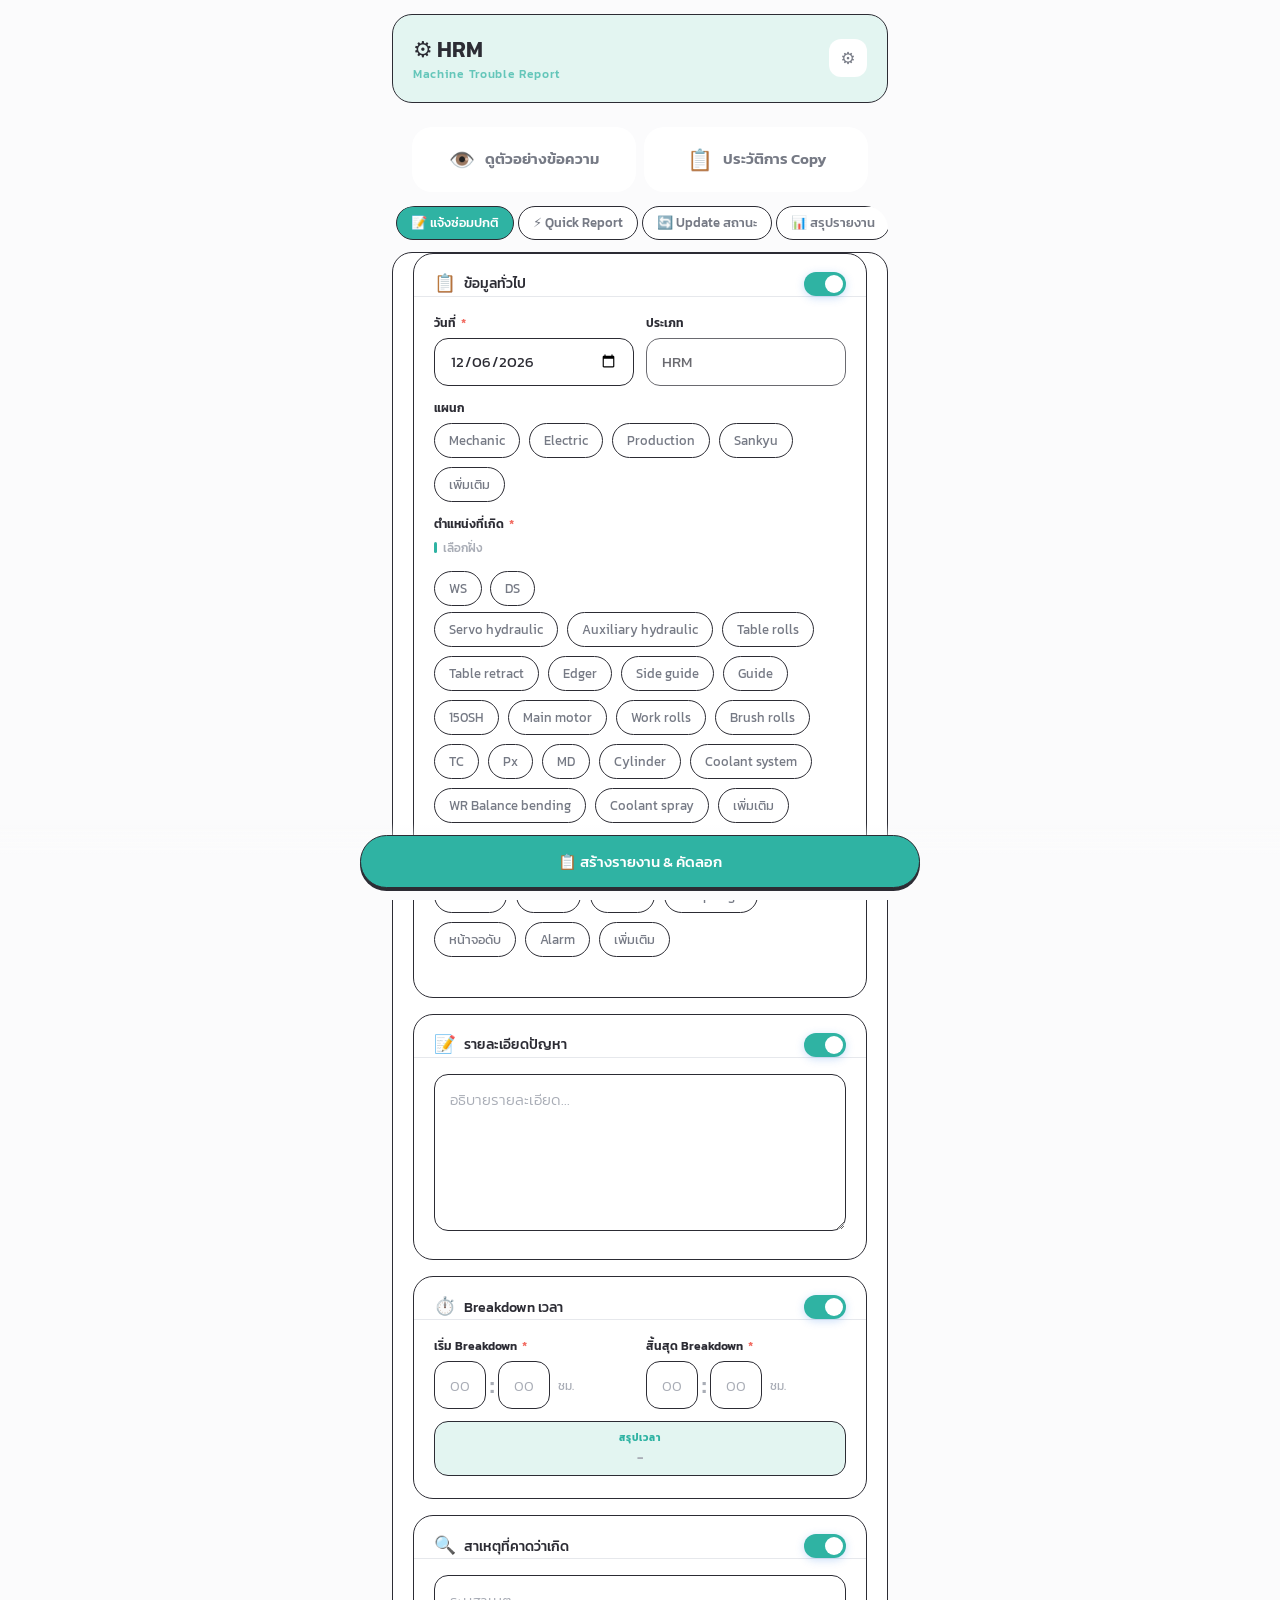
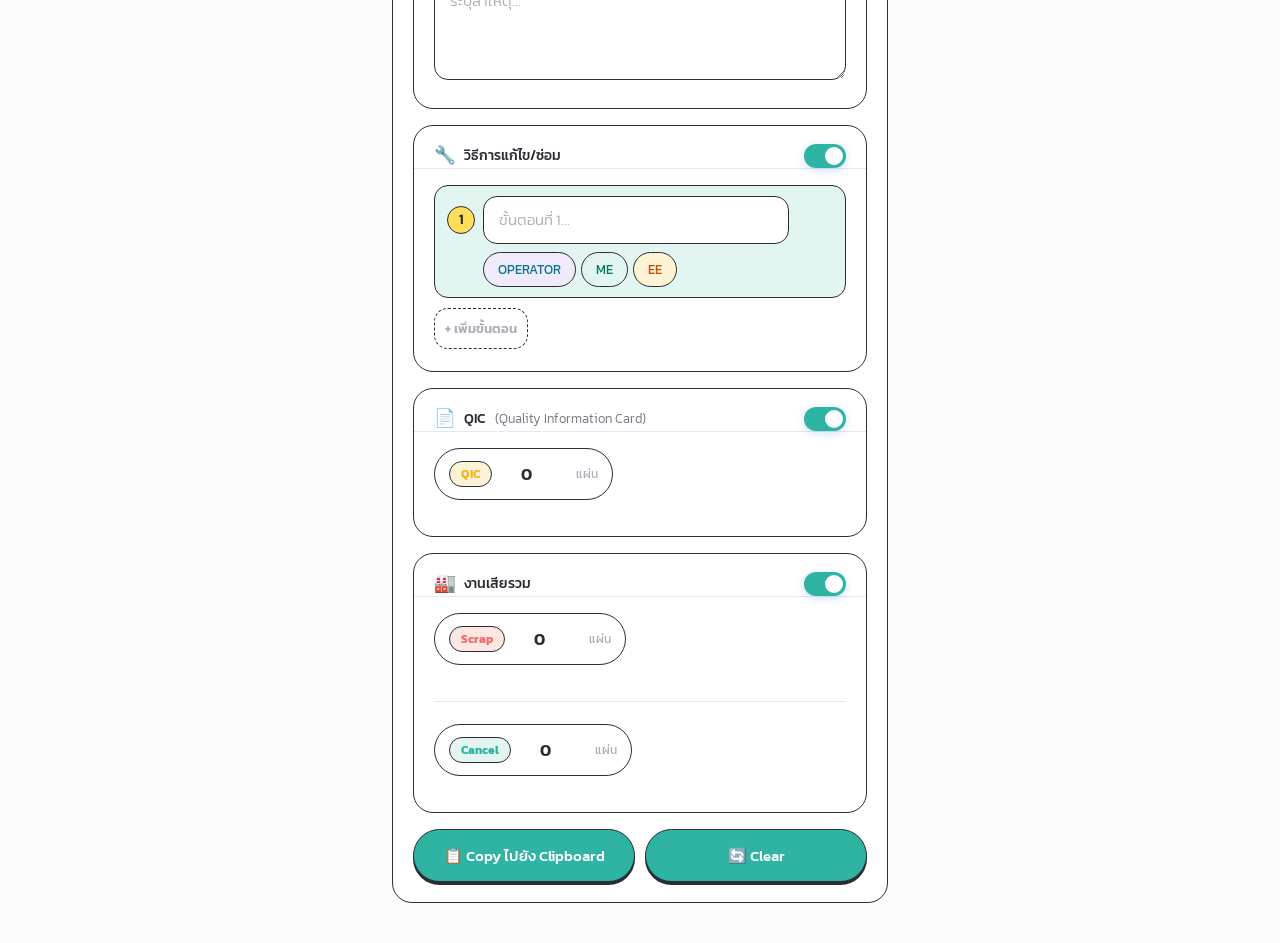
==== commit 9a14d5f2: "Add files via upload" ====
--- a/report.html
+++ b/report.html
@@ -416,7 +416,6 @@
   box-shadow:none !important;
 }
 .card{
-  padding:var(--u-s5) !important;
   margin-bottom:var(--u-s4) !important;
   animation:uacjRise .42s cubic-bezier(.22,1,.36,1) both !important;
 }
@@ -753,8 +752,8 @@
    15. LAYOUT
    ------------------------------------------------------------------------ */
 .app, .main{
-  max-width:480px !important; margin:0 auto !important;
-  padding:var(--u-s4) var(--u-s4) var(--u-s7) !important;
+  max-width:520px !important; margin:0 auto !important;
+  padding:14px 12px 40px !important;      /* บีบขอบนอก เพื่อให้การ์ดข้างในกว้างขึ้น */
 }
 .foot, .h-footer{ color:var(--u-text-3) !important; font-size:12px !important; animation:none !important; }
 .tab-panel.active, .sec.active, .panel{ animation:none !important; }
@@ -762,6 +761,171 @@
 @media (prefers-reduced-motion:reduce){
   *,*::before,*::after{ animation-duration:.001s !important; transition-duration:.001s !important; }
 }
+
+
+/* ===========================================================================
+   16. PADDING ของการ์ด — แยกตามโครงเดิมของแต่ละโมดูล
+   ---------------------------------------------------------------------------
+   report กับ qic ใส่ padding ไว้ที่ .card-body/.card-head อยู่แล้ว
+   ถ้าไปใส่ที่ .card อีกชั้นจะกลายเป็น padding ซ้อนกัน ทำให้เนื้อหาถูกบีบ
+   ========================================================================= */
+html[data-uacj="stop"]   .card{ padding:20px 18px !important; }
+html[data-uacj="backup"] .card{ padding:22px 20px !important; }
+
+html[data-uacj="report"] .card{ padding:0 !important; }
+html[data-uacj="report"] .card-head{ padding:18px 20px 0 !important; gap:10px !important; }
+html[data-uacj="report"] .card-body{ padding:16px 20px 22px !important; }
+
+html[data-uacj="qic"] .card{ padding:0 !important; }
+html[data-uacj="qic"] .card-header{ padding:18px 20px !important; }
+/* เว้น padding บน-ล่างไว้ให้โมดูลจัดการเอง ไม่งั้นตอนพับการ์ดจะเหลือช่องว่างค้าง */
+html[data-uacj="qic"] .card-body{ padding-left:20px !important; padding-right:20px !important; }
+
+/* ===========================================================================
+   17. REPORT — ป๊อปอัปเลือกค่า ย้ายมากลางจอ
+   ---------------------------------------------------------------------------
+   เดิมเป็น bottom sheet ติดขอบล่าง พอรันในแอปรวมจะโดนแถบเมนูล่างทับ
+   จนกดตัวเลือกล่างสุดไม่ได้ จึงเปลี่ยนเป็นกล่องกลางจอ
+   ========================================================================= */
+@keyframes uacjSheetIn{
+  from{ opacity:0; transform:translate(-50%,-46%) scale(.94); }
+  to  { opacity:1; transform:translate(-50%,-50%) scale(1); }
+}
+@keyframes uacjSheetOut{
+  from{ opacity:1; transform:translate(-50%,-50%) scale(1); }
+  to  { opacity:0; transform:translate(-50%,-48%) scale(.96); }
+}
+html[data-uacj="report"] .bs-sheet{
+  top:50% !important; bottom:auto !important; left:50% !important;
+  width:min(92vw,410px) !important;
+  max-height:76vh !important;
+  padding:24px 20px !important;
+  background:var(--u-white) !important;
+  border:var(--u-line) solid var(--u-ink) !important;
+  border-radius:24px !important;
+  box-shadow:0 5px 0 var(--u-ink) !important;
+  transform:translate(-50%,-50%) scale(.94) !important;
+}
+html[data-uacj="report"] .bs-sheet.bs-show{
+  animation:uacjSheetIn .26s cubic-bezier(.22,1,.36,1) forwards !important;
+}
+html[data-uacj="report"] .bs-sheet.bs-dismiss{
+  animation:uacjSheetOut .18s ease forwards !important;
+}
+html[data-uacj="report"] .bs-handle{ display:none !important; }
+html[data-uacj="report"] .bs-title{
+  font-size:15px !important; font-weight:600 !important;
+  color:var(--u-ink) !important;
+  text-transform:none !important; letter-spacing:0 !important;
+  margin-bottom:18px !important;
+}
+html[data-uacj="report"] .bs-options{ gap:10px !important; padding-bottom:0 !important; }
+html[data-uacj="report"] .bs-option{
+  min-height:54px !important;
+  padding:15px 18px !important;
+  font-size:15px !important;
+  border-radius:999px !important;
+  border:1.4px solid var(--u-ink) !important;
+  background:var(--u-white) !important;
+  color:var(--u-ink) !important;
+  box-shadow:none !important;
+}
+html[data-uacj="report"] .bs-option:hover{
+  background:var(--u-light) !important; transform:none !important; box-shadow:none !important;
+}
+html[data-uacj="report"] .bs-option.bs-selected{
+  background:var(--u-primary) !important; border-color:var(--u-ink) !important;
+  color:var(--u-white) !important; box-shadow:none !important;
+}
+
+/* ===========================================================================
+   18. REPORT — ช่องกรอกงานเสีย (Scrap / Cancel / QIC)
+   ---------------------------------------------------------------------------
+   เดิมเรียง Alloy / Lot / รายละเอียด ไว้ในบรรทัดเดียว บนมือถือจะแคบจนพิมพ์ไม่ได้
+   เปลี่ยนเป็นเรียงลงมาทีละช่อง และขยายความสูงให้นิ้วกดได้
+   ========================================================================= */
+html[data-uacj="report"] .nr-waste-row{
+  grid-template-columns:1fr !important;
+  gap:10px !important;
+  padding:14px !important;
+  border-radius:16px !important;
+  background:var(--u-white) !important;
+  border:1.4px solid var(--u-ink) !important;
+}
+html[data-uacj="report"] .nr-waste-rows{ gap:10px !important; }
+html[data-uacj="report"] .nr-waste-row .w-idx{
+  justify-self:start !important;
+  min-width:28px !important; height:28px !important;
+  background:var(--u-yellow) !important;
+  color:var(--u-ink) !important;
+  border:1.4px solid var(--u-ink) !important;
+  font-size:12px !important;
+}
+html[data-uacj="report"] .nr-waste-row input,
+html[data-uacj="report"] .status-item input{
+  width:100% !important;
+  min-height:46px !important;
+  font-size:15px !important;
+  font-family:var(--u-font) !important;
+  padding:11px 14px !important;
+  border-radius:12px !important;
+  border:1.4px solid var(--u-ink) !important;
+  background:var(--u-white) !important;
+}
+/* กล่อง QIC สร้างด้วย inline style จาก JS — ต้องใช้ !important ถึงจะทับได้ */
+html[data-uacj="report"] .status-item{
+  padding:14px !important;
+  border-radius:16px !important;
+  margin-bottom:10px !important;
+  background:var(--u-white) !important;
+  border:1.4px solid var(--u-ink) !important;
+}
+html[data-uacj="report"] .status-item > div[style*="grid"]{
+  grid-template-columns:1fr !important;
+  gap:12px !important;
+}
+html[data-uacj="report"] .status-item label{
+  font-size:12.5px !important; color:var(--u-text-2) !important; margin-bottom:2px !important;
+}
+/* ช่องนับจำนวนแผ่น */
+html[data-uacj="report"] .nr-waste-counter{
+  padding:8px 14px !important;
+  border:1.4px solid var(--u-ink) !important;
+  border-radius:999px !important;
+  background:var(--u-white) !important;
+  gap:10px !important;
+}
+html[data-uacj="report"] .nr-waste-counter input{
+  width:64px !important; min-height:34px !important;
+  font-family:var(--u-font) !important; font-size:17px !important; font-weight:600 !important;
+  border:0 !important; background:transparent !important; padding:2px 0 !important;
+}
+html[data-uacj="report"] .nr-waste-hd{ gap:12px !important; margin-bottom:14px !important; }
+html[data-uacj="report"] .w-tag{
+  border:1.4px solid var(--u-ink) !important; border-radius:999px !important;
+  font-size:12px !important; padding:3px 11px !important;
+}
+html[data-uacj="report"] .nr-divider{
+  background:var(--u-border-soft) !important; margin:22px 0 !important;
+}
+html[data-uacj="report"] .chip-grid{ gap:9px !important; }
+
+/* ===========================================================================
+   19. ไอคอนหัวเรื่องประจำโมดูล — สลับเป็นชุดเดียวกับหน้า Home
+   ---------------------------------------------------------------------------
+   ทำด้วย CSS ล้วน (ซ่อนอีโมจิเดิมด้วย font-size:0 แล้ววาดตัวใหม่ด้วย ::before)
+   ไฟล์ต้นฉบับจึงไม่ถูกแก้แม้แต่ตัวอักษรเดียว
+   ========================================================================= */
+html[data-uacj="stop"] .hdr-icon,
+html[data-uacj="qic"]  .header-badge{ font-size:0 !important; }
+html[data-uacj="stop"] .hdr-icon::before{ content:'🚦'; font-size:24px; line-height:1; }
+html[data-uacj="qic"]  .header-badge::before{ content:'🌟'; font-size:24px; line-height:1; }
+
+/* BACKUP ไม่มีไอคอนหัวเรื่องเดิม — เติมให้เข้าชุดกัน */
+html[data-uacj="backup"] .hero h1::before{ content:'📦 '; }
+
+/* ปุ่มลอย + ในโมดูล ไม่ให้ทับปุ่มลบของแถบเลือกตำแหน่ง */
+html[data-uacj="report"] .cst-clear{ margin-right:56px !important; }
 
 </style>
 <!-- ===== /UACJ THEME ===== -->
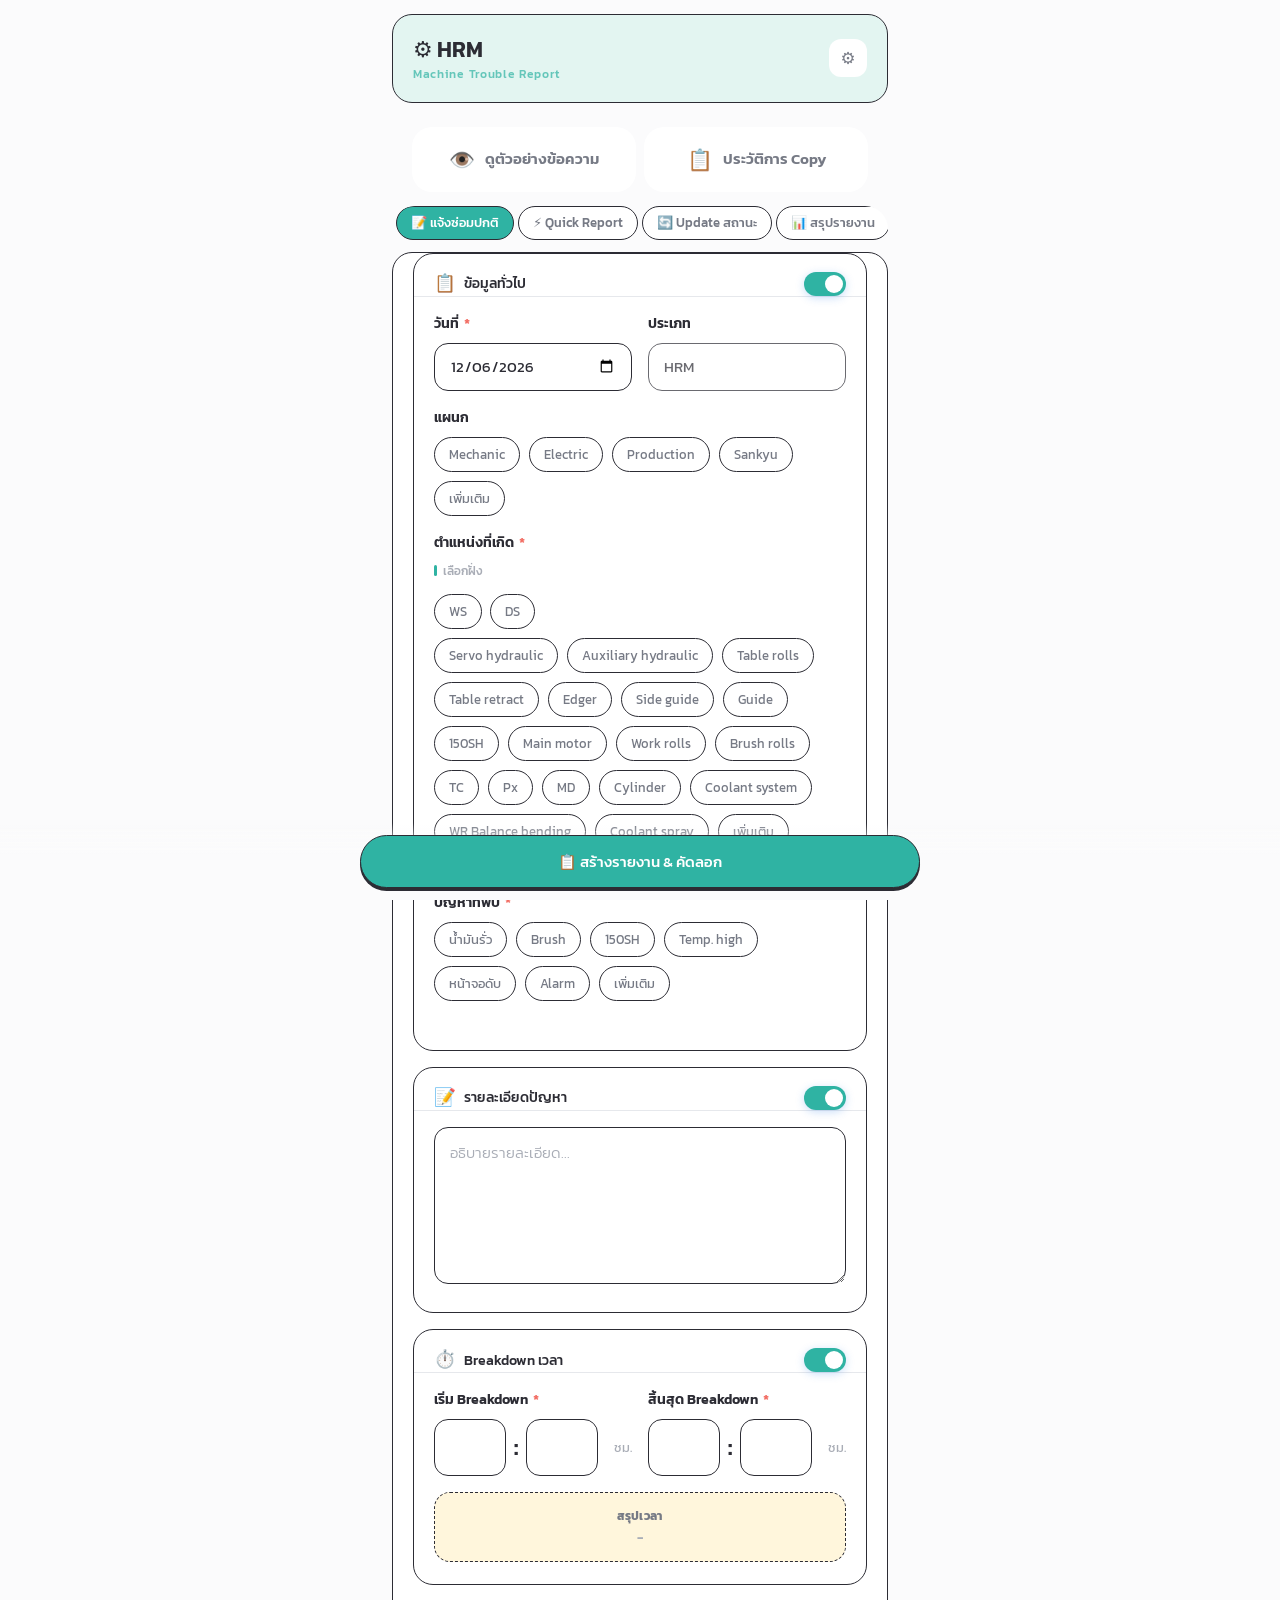
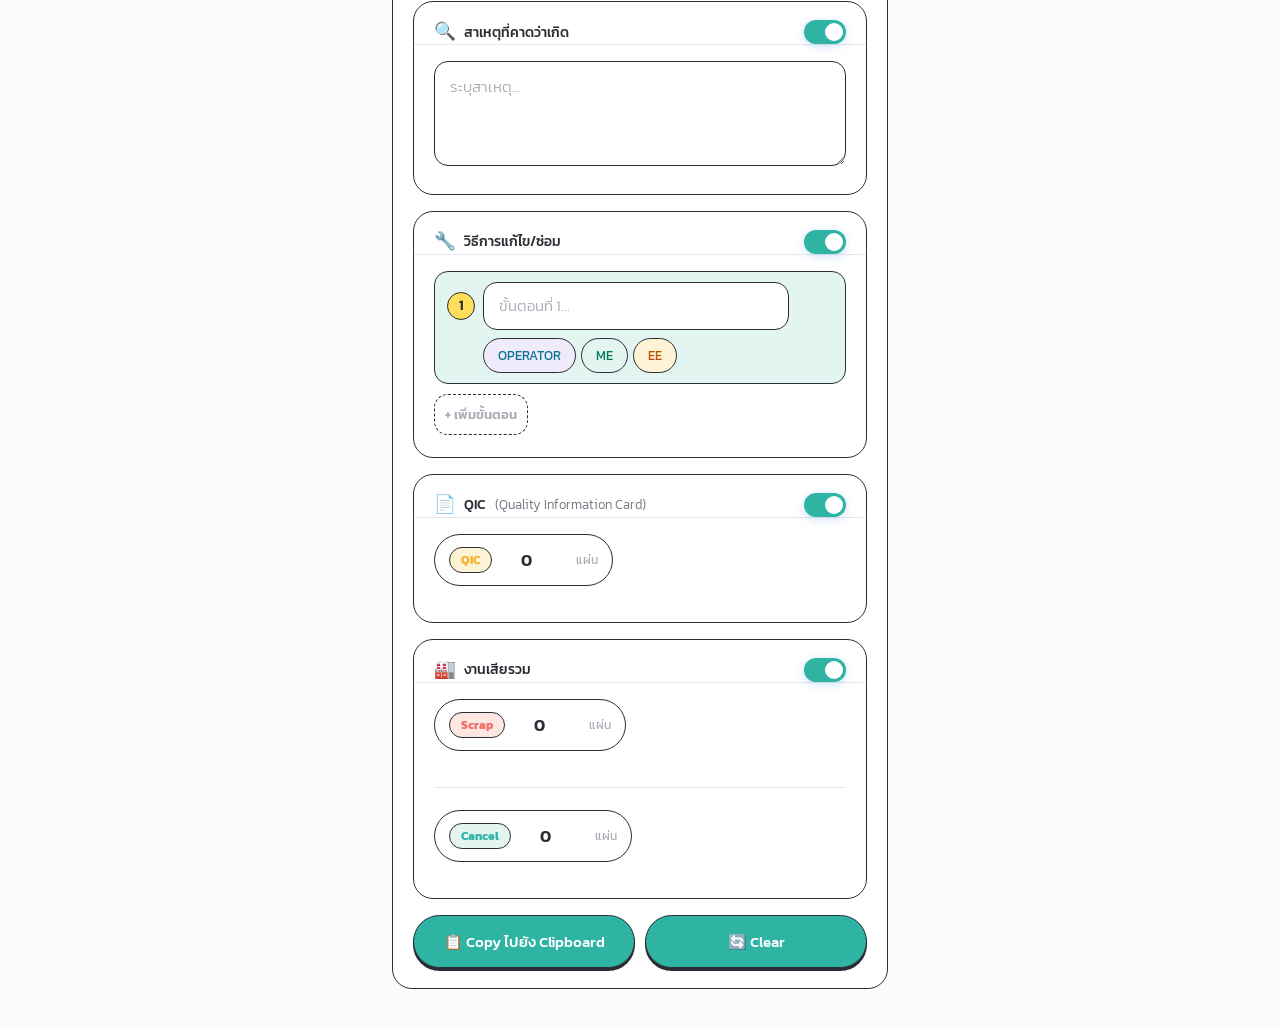
==== commit 8da34c1a: "Add files via upload" ====
--- a/report.html
+++ b/report.html
@@ -927,6 +927,66 @@
 /* ปุ่มลอย + ในโมดูล ไม่ให้ทับปุ่มลบของแถบเลือกตำแหน่ง */
 html[data-uacj="report"] .cst-clear{ margin-right:56px !important; }
 
+/* ===========================================================================
+   20. REPORT — ช่องกรอกเวลา Breakdown
+   ---------------------------------------------------------------------------
+   เดิมกว้าง 46px ต่อช่อง เล็กเกินไปบนมือถือ และ placeholder "00"
+   ทำให้ดูเหมือนมีค่าอยู่แล้ว จึงทำให้เต็มความกว้างและซ่อน placeholder
+   (ค่าเริ่มต้นของช่องว่างอยู่แล้ว ไม่ได้แก้ค่าหรือ logic ใด ๆ)
+   ========================================================================= */
+html[data-uacj="report"] .nr-time-pair{ gap:8px !important; }
+html[data-uacj="report"] .nr-time-pair input{
+  flex:1 1 0 !important;
+  width:auto !important; max-width:none !important; min-width:0 !important;
+  min-height:54px !important;
+  font-family:var(--u-font) !important;
+  font-size:21px !important; font-weight:600 !important; letter-spacing:2px !important;
+  text-align:center !important;
+  padding:12px 8px !important;
+  border:1.4px solid var(--u-ink) !important;
+  border-radius:14px !important;
+  background:var(--u-white) !important;
+}
+html[data-uacj="report"] .nr-time-pair input::placeholder{ color:transparent !important; }
+html[data-uacj="report"] .nr-time-pair input:focus{
+  transform:none !important;
+  box-shadow:0 0 0 4px var(--u-ring) !important;
+}
+html[data-uacj="report"] .nr-colon{
+  color:var(--u-ink) !important; font-size:22px !important; margin:0 !important;
+}
+html[data-uacj="report"] .nr-unit{ margin-left:8px !important; font-size:13px !important; }
+html[data-uacj="report"] .nr-group{ gap:9px !important; }
+html[data-uacj="report"] .nr-group label{ font-size:14px !important; color:var(--u-text) !important; }
+html[data-uacj="report"] .nr-grid{ gap:16px !important; }
+html[data-uacj="report"] .nr-result{
+  background:var(--u-cream) !important;
+  border:1.4px dashed var(--u-ink) !important;
+  border-radius:16px !important;
+  padding:14px !important;
+}
+html[data-uacj="report"] .nr-result .r-label{
+  color:var(--u-text-2) !important; font-size:12px !important;
+  text-transform:none !important; letter-spacing:.3px !important;
+}
+html[data-uacj="report"] .nr-result .r-value{
+  color:var(--u-ink) !important; font-size:18px !important; font-family:var(--u-font) !important;
+}
+/* ช่องเวลาในแท็บ Update สถานะ (มี max-width ติดมาแบบ inline) */
+html[data-uacj="report"] .inp-time{
+  max-width:none !important; width:100% !important;
+  font-size:20px !important; letter-spacing:2px !important;
+}
+html[data-uacj="report"] .inp-time::placeholder{ color:transparent !important; }
+
+/* กัน grid/flex ล้นขอบการ์ด (ต้อง min-width:0 ไม่งั้น flex ไม่ยอมหด) */
+html[data-uacj="report"] .nr-grid > *,
+html[data-uacj="report"] .nr-group,
+html[data-uacj="report"] .nr-result{ min-width:0 !important; }
+html[data-uacj="report"] .nr-time-pair{ width:100% !important; min-width:0 !important; }
+html[data-uacj="report"] .nr-unit{ flex:none !important; }
+html[data-uacj="report"] .nr-colon{ flex:none !important; }
+
 </style>
 <!-- ===== /UACJ THEME ===== -->
 </head>
